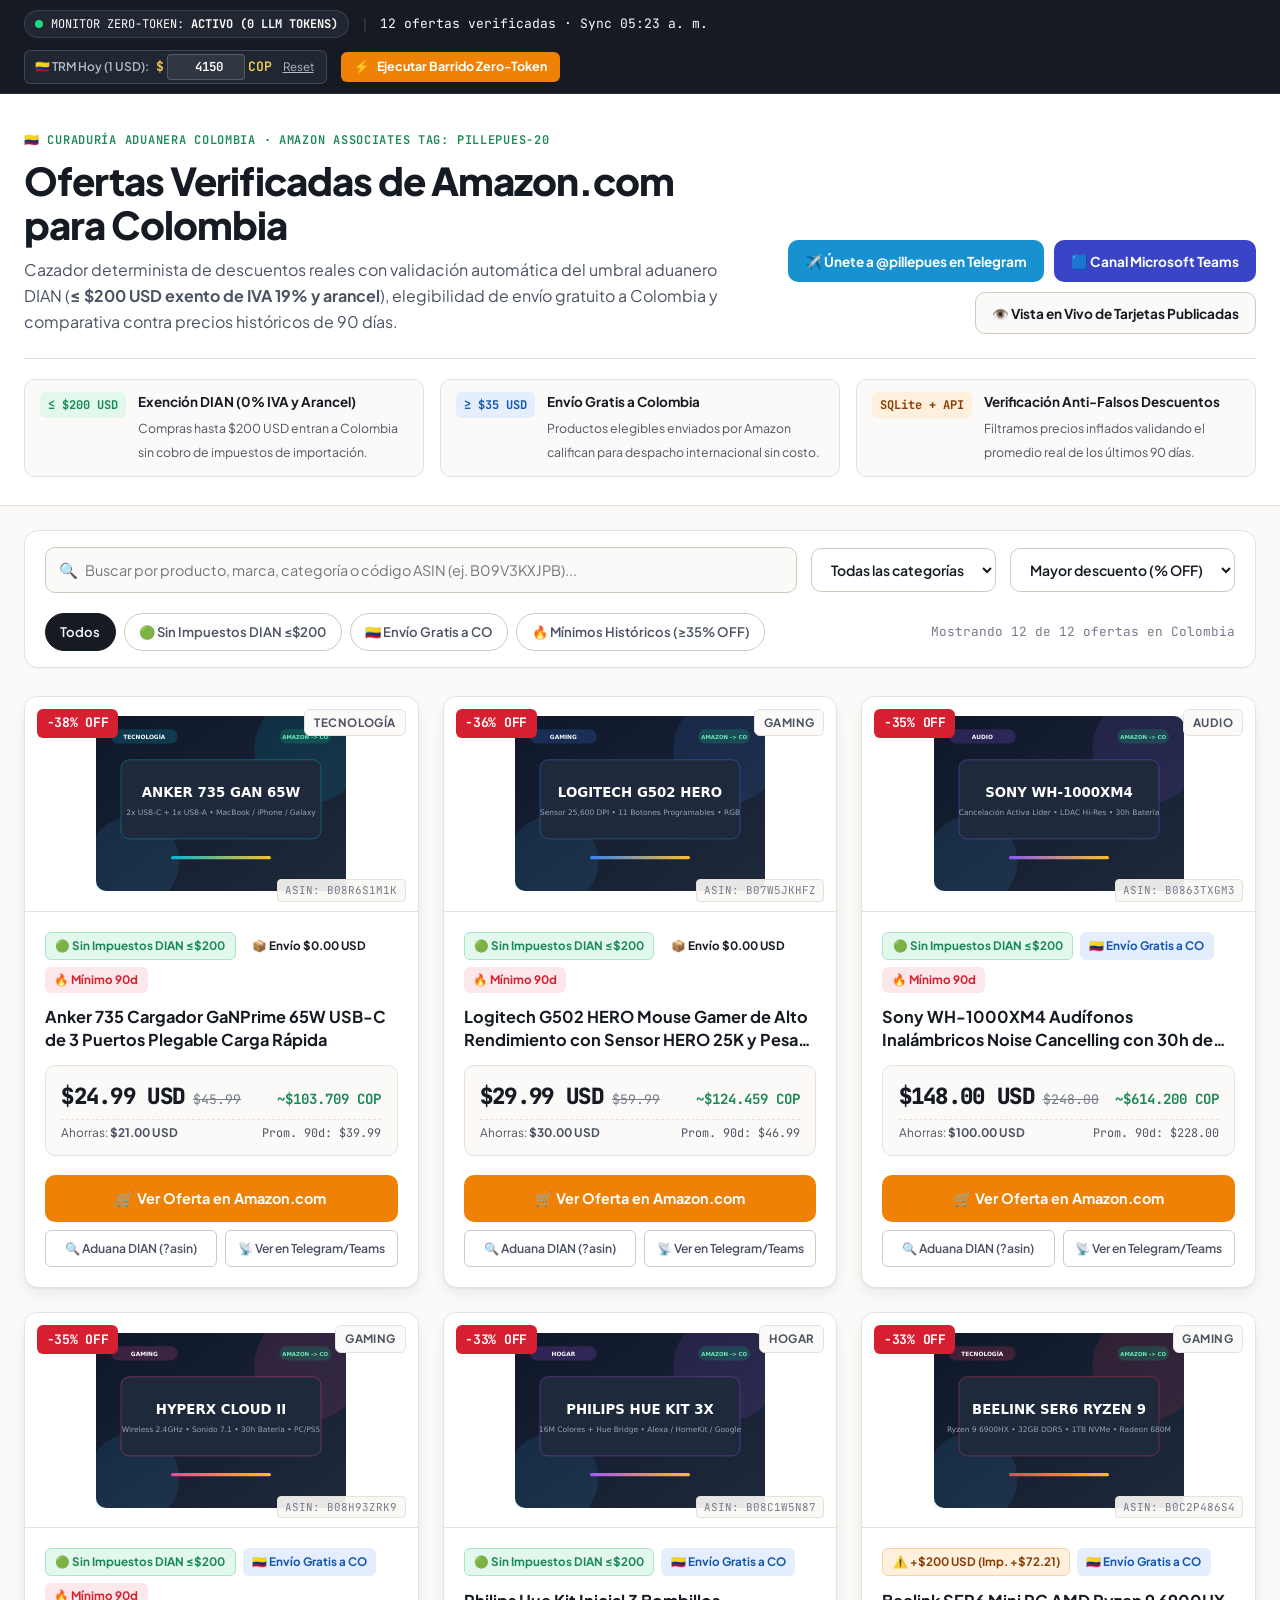
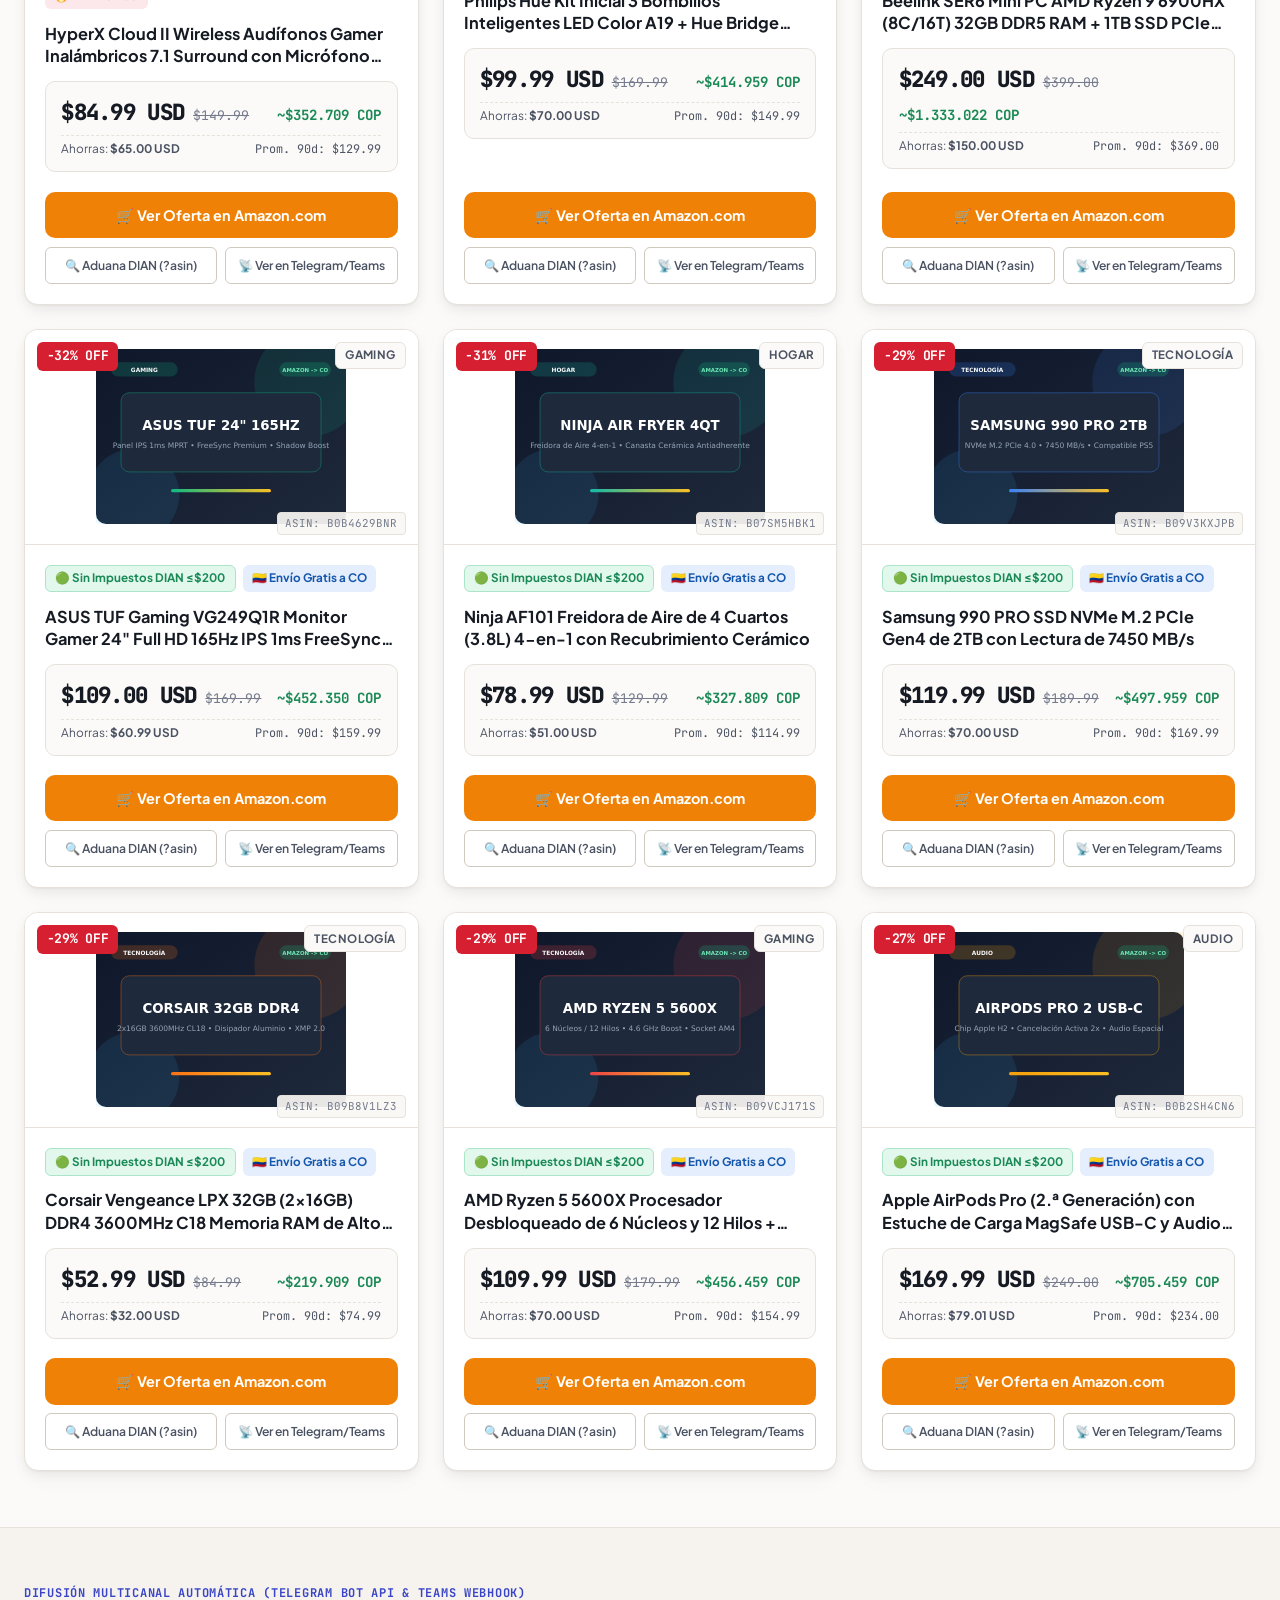
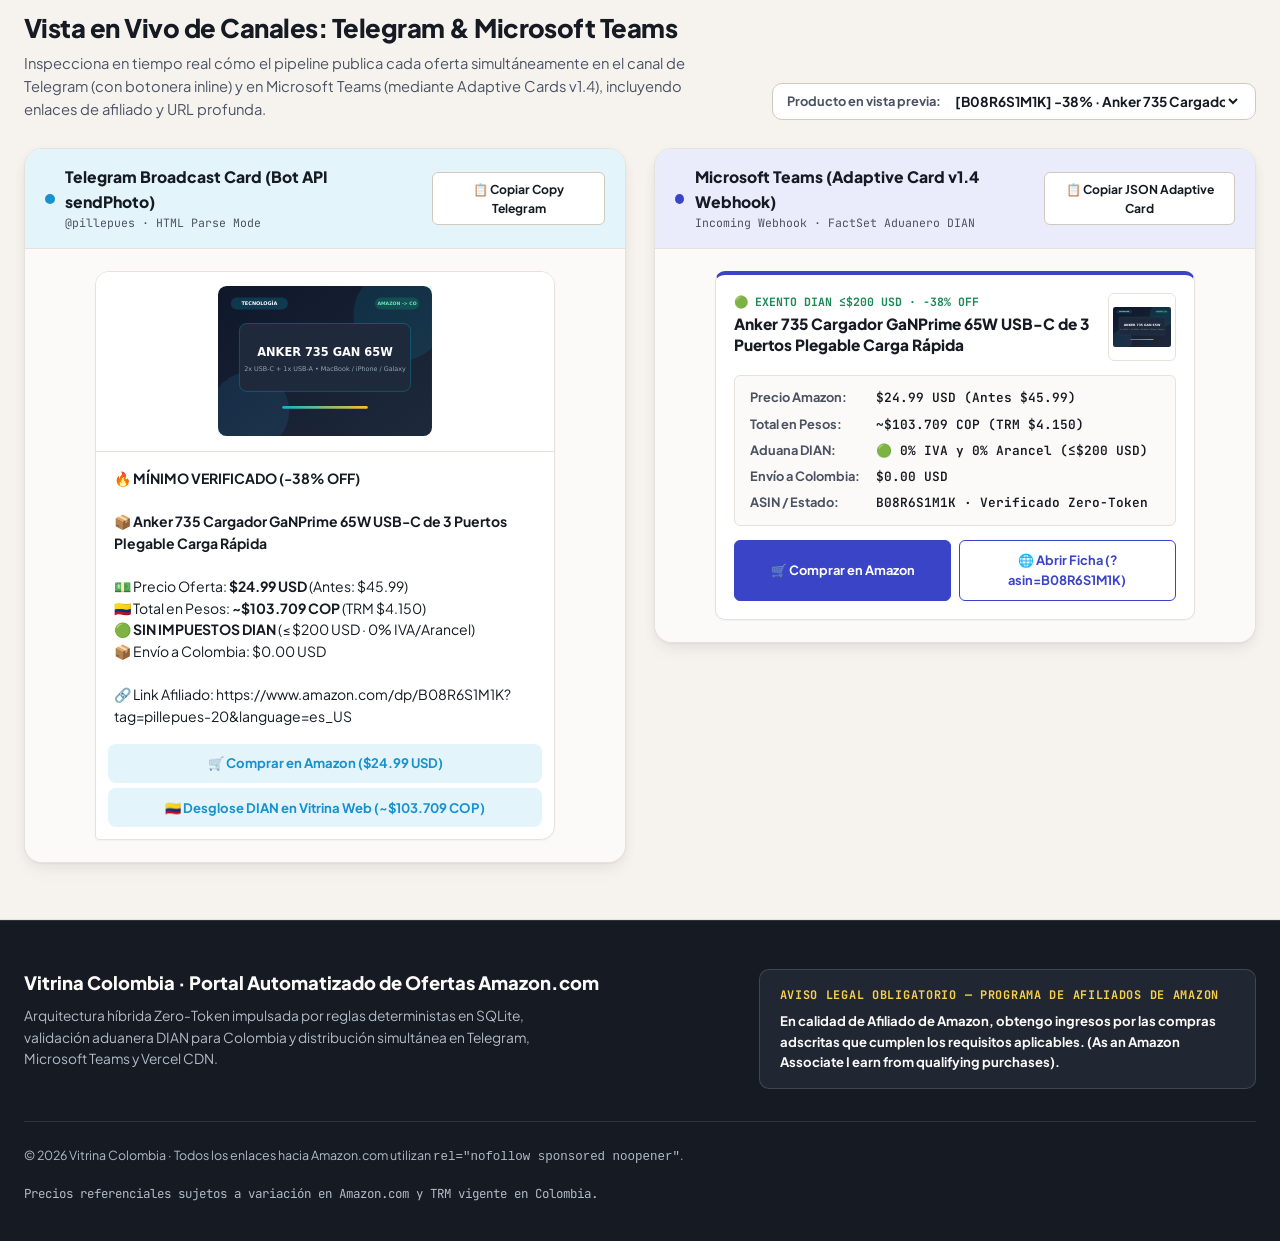
==== docs/index.html @ 65833ab7 "Add files via upload" ====
<!DOCTYPE html>
<html lang="es-CO">
<head>
  <meta charset="UTF-8" />
  <meta name="viewport" content="width=device-width, initial-scale=1.0" />
  <title>Vitrina Colombia | Ofertas Verificadas de Amazon.com Sin Impuestos DIAN (≤$200 USD)</title>
  <meta name="description" content="Catálogo curado en tiempo real de ofertas en Amazon.com para Colombia. Filtrado automático de exención de IVA/Arancel DIAN (≤$200 USD), Envío Gratis desde $35 USD y alertas en Telegram y Microsoft Teams." />
  <meta name="robots" content="index, follow" />
  <meta property="og:title" content="Vitrina Colombia — Ofertas Amazon.com Sin Aduana (≤$200 USD)" />
  <meta property="og:description" content="Monitoreo determinista Zero-Token de mínimos históricos en Amazon.com con cálculo aduanero DIAN en pesos colombianos (COP) y envío gratis a Colombia." />
  <meta property="og:type" content="website" />
  <meta property="og:locale" content="es_CO" />

  <!-- Google Fonts: Plus Jakarta Sans (Editorial UI) & JetBrains Mono (Precios USD/COP & ASINs) -->
  <link rel="preconnect" href="https://fonts.googleapis.com" />
  <link rel="preconnect" href="https://fonts.gstatic.com" crossorigin />
  <link href="https://fonts.googleapis.com/css2?family=JetBrains+Mono:wght@500;600;700;800&family=Plus+Jakarta+Sans:wght@400;500;600;700;800&display=swap" rel="stylesheet" />

  <link rel="stylesheet" href="./index.css" />
</head>
<body>

  <!-- Barra Superior de Telemetría Zero-Token y Conversor TRM Colombia -->
  <aside class="top-telemetry-bar" aria-label="Estado del monitor Zero-Token y tasa TRM Colombia">
    <div class="container telemetry-inner">
      <div class="telemetry-group">
        <div class="zero-token-status" id="zero-token-badge">
          <span class="status-dot" aria-hidden="true"></span>
          <span>MONITOR ZERO-TOKEN: <strong id="monitor-mode-label">ACTIVO (0 LLM TOKENS)</strong></span>
        </div>
        <span class="telemetry-divider" aria-hidden="true">|</span>
        <span class="mono" id="last-sync-timestamp">Sincronizando catálogo...</span>
      </div>

      <div class="telemetry-group">
        <div class="trm-converter-widget" title="Ajusta la TRM para recalcular todos los precios en pesos colombianos al instante">
          <label for="trm-input">🇨🇴 TRM Hoy (1 USD):</label>
          <div class="trm-input-wrapper">
            <span>$</span>
            <input
              type="number"
              id="trm-input"
              class="trm-input"
              value="4150"
              min="3000"
              max="6500"
              step="10"
              aria-label="Tasa Representativa del Mercado en COP"
            />
            <span>COP</span>
          </div>
          <button type="button" id="btn-reset-trm" class="btn-trm-reset" title="Restaurar TRM oficial">Reset</button>
        </div>

        <button type="button" id="btn-run-scan" class="btn-scan-zero-token">
          <span aria-hidden="true">⚡</span>
          <span id="btn-scan-label">Ejecutar Barrido Zero-Token</span>
        </button>
      </div>
    </div>
  </aside>

  <!-- Cabecera Editorial Principal -->
  <header class="site-header">
    <div class="container">
      <div class="header-grid">
        <div>
          <div class="brand-eyebrow">
            <span>🇨🇴 CURADURÍA ADUANERA COLOMBIA · AMAZON ASSOCIATES TAG:</span>
            <span id="active-affiliate-tag">pillepues-20</span>
          </div>
          <h1 class="site-title">Ofertas Verificadas de Amazon.com para Colombia</h1>
          <p class="site-subtitle">
            Cazador determinista de descuentos reales con validación automática del umbral aduanero DIAN
            (<strong>≤ $200 USD exento de IVA 19% y arancel</strong>), elegibilidad de envío gratuito a Colombia y
            comparativa contra precios históricos de 90 días.
          </p>
        </div>

        <div class="header-channel-actions">
          <div class="channel-cta-group">
            <a
              href="https://t.me/pillepues"
              target="_blank"
              rel="noopener"
              id="btn-jump-telegram"
              class="btn-channel btn-channel-telegram"
              title="Unirse al canal @pillepues en Telegram"
            >
              <span>✈️ Únete a @pillepues en Telegram</span>
            </a>
            <a
              href="#channels-preview"
              id="btn-jump-teams"
              class="btn-channel btn-channel-teams"
              title="Ver Adaptive Cards de Microsoft Teams"
            >
              <span>🟦 Canal Microsoft Teams</span>
            </a>
          </div>
          <a href="#channels-preview" class="btn-channel btn-channel-preview-jump" id="btn-open-live-channels">
            <span>👁️ Vista en Vivo de Tarjetas Publicadas</span>
          </a>
        </div>
      </div>

      <!-- Resumen de Reglas Aduaneras para Compradores en Colombia -->
      <div class="customs-rules-strip" role="region" aria-label="Reglas de importación desde Amazon a Colombia">
        <div class="rule-item">
          <span class="rule-badge rule-badge-dian">≤ $200 USD</span>
          <div class="rule-text">
            <strong>Exención DIAN (0% IVA y Arancel)</strong>
            <span>Compras hasta $200 USD entran a Colombia sin cobro de impuestos de importación.</span>
          </div>
        </div>
        <div class="rule-item">
          <span class="rule-badge rule-badge-ship">≥ $35 USD</span>
          <div class="rule-text">
            <strong>Envío Gratis a Colombia</strong>
            <span>Productos elegibles enviados por Amazon califican para despacho internacional sin costo.</span>
          </div>
        </div>
        <div class="rule-item">
          <span class="rule-badge rule-badge-zero">SQLite + API</span>
          <div class="rule-text">
            <strong>Verificación Anti-Falsos Descuentos</strong>
            <span>Filtramos precios inflados validando el promedio real de los últimos 90 días.</span>
          </div>
        </div>
      </div>
    </div>
  </header>

  <!-- Contenido Principal -->
  <main id="main-content">

    <!-- Controles de Búsqueda, Categorías y Píldoras de Filtro Rápido -->
    <section class="controls-section" aria-label="Filtros del catálogo de ofertas">
      <div class="container">
        <div class="controls-bar">
          <div class="search-and-category-row">
            <div class="search-input-wrap">
              <span class="search-icon" aria-hidden="true">🔍</span>
              <input
                type="search"
                id="search-input"
                class="search-input"
                placeholder="Buscar por producto, marca, categoría o código ASIN (ej. B09V3KXJPB)..."
                aria-label="Buscar ofertas por nombre o ASIN"
              />
              <button type="button" id="btn-clear-search" class="btn-clear-search" title="Limpiar búsqueda" hidden>✕</button>
            </div>

            <select id="category-filter" class="category-select" aria-label="Filtrar por categoría">
              <option value="ALL">Todas las categorías</option>
              <option value="Tecnología">💻 Tecnología</option>
              <option value="Gaming">🎮 Gaming</option>
              <option value="Audio">🎧 Audio</option>
              <option value="Hogar">🏠 Hogar</option>
            </select>

            <select id="sort-filter" class="sort-select" aria-label="Ordenar ofertas">
              <option value="discount_desc">Mayor descuento (% OFF)</option>
              <option value="price_asc">Menor precio (USD / COP)</option>
              <option value="savings_desc">Mayor ahorro en USD</option>
            </select>
          </div>

          <div class="filter-pills-row">
            <div class="filter-pills-group" role="group" aria-label="Filtros rápidos para Colombia">
              <button type="button" class="filter-pill active" data-filter="all" id="pill-filter-all">
                <span>Todos</span>
              </button>
              <button type="button" class="filter-pill" data-filter="dian" id="pill-filter-dian">
                <span>🟢 Sin Impuestos DIAN ≤$200</span>
              </button>
              <button type="button" class="filter-pill" data-filter="shipping" id="pill-filter-shipping">
                <span>🇨🇴 Envío Gratis a CO</span>
              </button>
              <button type="button" class="filter-pill" data-filter="historic" id="pill-filter-historic">
                <span>🔥 Mínimos Históricos (≥35% OFF)</span>
              </button>
            </div>

            <div class="results-counter" id="results-counter" aria-live="polite">
              Cargando ofertas verificadas...
            </div>
          </div>
        </div>
      </div>
    </section>

    <!-- Grid Responsivo de Tarjetas de Oferta -->
    <section class="catalog-section" aria-label="Catálogo de ofertas activas">
      <div class="container">
        <div id="deals-grid" class="deals-grid" role="list">
          <!-- Renderizado dinámicamente por app.js -->
        </div>
      </div>
    </section>

    <!-- Sección Interactiva: Vista en Vivo de Canales (Telegram & Microsoft Teams) -->
    <section id="channels-preview" class="channels-preview-section" aria-labelledby="channels-preview-title">
      <div class="container">
        <div class="section-header-bar">
          <div>
            <div class="section-eyebrow">DIFUSIÓN MULTICANAL AUTOMÁTICA (TELEGRAM BOT API &amp; TEAMS WEBHOOK)</div>
            <h2 id="channels-preview-title" class="section-title">Vista en Vivo de Canales: Telegram &amp; Microsoft Teams</h2>
            <p class="section-desc">
              Inspecciona en tiempo real cómo el pipeline publica cada oferta simultáneamente en el canal de Telegram
              (con botonera inline) y en Microsoft Teams (mediante Adaptive Cards v1.4), incluyendo enlaces de afiliado y URL profunda.
            </p>
          </div>

          <div class="preview-selector-wrap">
            <label for="preview-deal-select">Producto en vista previa:</label>
            <select id="preview-deal-select" class="preview-deal-select" aria-label="Seleccionar oferta para previsualizar en Telegram y Teams">
              <!-- Opciones cargadas dinámicamente -->
            </select>
          </div>
        </div>

        <div class="channels-dual-grid">
          <!-- Panel Simulador Telegram -->
          <article class="channel-Simulator-panel" aria-label="Previsualización de tarjeta en Telegram">
            <div class="channel-panel-header channel-panel-header-telegram">
              <div class="channel-identity">
                <span class="channel-badge-dot dot-telegram" aria-hidden="true"></span>
                <div>
                  <h3>Telegram Broadcast Card (Bot API sendPhoto)</h3>
                  <span id="tg-channel-handle">@pillepues · HTML Parse Mode</span>
                </div>
              </div>
              <button type="button" id="btn-copy-telegram" class="btn-copy-payload">
                📋 Copiar Copy Telegram
              </button>
            </div>

            <div class="channel-panel-body">
              <div class="tg-message-card" id="tg-preview-card">
                <div class="tg-photo-header">
                  <img id="tg-preview-img" src="" alt="Vista previa del producto en Telegram" />
                </div>
                <div class="tg-caption-body" id="tg-preview-caption">
                  Selecciona un producto para visualizar el mensaje de Telegram...
                </div>
                <div class="tg-inline-keyboard" id="tg-preview-buttons">
                  <!-- Botones inline de Telegram -->
                </div>
              </div>
            </div>
          </article>

          <!-- Panel Simulador Microsoft Teams Adaptive Card -->
          <article class="channel-Simulator-panel" aria-label="Previsualización de Adaptive Card en Microsoft Teams">
            <div class="channel-panel-header channel-panel-header-teams">
              <div class="channel-identity">
                <span class="channel-badge-dot dot-teams" aria-hidden="true"></span>
                <div>
                  <h3>Microsoft Teams (Adaptive Card v1.4 Webhook)</h3>
                  <span>Incoming Webhook · FactSet Aduanero DIAN</span>
                </div>
              </div>
              <button type="button" id="btn-copy-teams" class="btn-copy-payload">
                📋 Copiar JSON Adaptive Card
              </button>
            </div>

            <div class="channel-panel-body">
              <div class="teams-adaptive-card" id="teams-preview-card">
                <div class="teams-card-header">
                  <div class="teams-card-header-info">
                    <div class="teams-card-eyebrow" id="teams-preview-badge">🔥 OFERTA VERIFICADA COLOMBIA</div>
                    <h4 id="teams-preview-title">Cargando Adaptive Card...</h4>
                  </div>
                  <img id="teams-preview-img" class="teams-card-thumb" src="" alt="Miniatura en Microsoft Teams" />
                </div>

                <div class="teams-fact-set" id="teams-preview-facts">
                  <!-- FactSet renderizado dinámicamente -->
                </div>

                <div class="teams-actions-bar" id="teams-preview-actions">
                  <!-- Action.OpenUrl buttons -->
                </div>
              </div>
            </div>
          </article>
        </div>
      </div>
    </section>
  </main>

  <!-- Modal de Análisis Profundo y Desglose Aduanero (?asin=B0...) -->
  <div
    id="deal-modal"
    class="modal-backdrop"
    role="dialog"
    aria-modal="true"
    aria-labelledby="modal-deal-title"
    aria-hidden="true"
  >
    <div class="deal-modal-dialog">
      <div class="modal-header">
        <div class="modal-header-meta">
          <span id="modal-deal-asin">ASIN: B000000000</span>
          <span>•</span>
          <span id="modal-deal-category">Categoría</span>
          <span>•</span>
          <span id="modal-deal-status">Verificado Zero-Token</span>
        </div>
        <button type="button" id="btn-close-modal" class="btn-modal-close" aria-label="Cerrar análisis del producto">✕</button>
      </div>

      <div class="modal-body">
        <div class="modal-product-visual">
          <img id="modal-deal-image" src="" alt="Imagen detallada del producto" />
          <div class="colombia-badges-row" id="modal-deal-badges"></div>
        </div>

        <div class="modal-details-col">
          <h2 id="modal-deal-title" class="modal-title">Detalle de la oferta</h2>

          <table class="customs-breakdown-table" aria-label="Desglose de costos e impuestos de importación a Colombia">
            <tbody>
              <tr>
                <th>Precio de Oferta en Amazon.com (FOB)</th>
                <td id="modal-price-fob">$0.00 USD</td>
              </tr>
              <tr>
                <th>Precio Histórico / Lista (90 días)</th>
                <td id="modal-price-list">$0.00 USD</td>
              </tr>
              <tr>
                <th>Envío Internacional Estimado a Colombia</th>
                <td id="modal-shipping-co">GRATIS ($0.00 USD)</td>
              </tr>
              <tr>
                <th>Arancel + IVA Importación DIAN (Umbral $200 USD)</th>
                <td id="modal-tax-dian">$0.00 USD (0% Exento)</td>
              </tr>
              <tr class="row-total">
                <th>Total Estimado Puesto en Colombia (TRM <span id="modal-trm-label">4,150</span>)</th>
                <td id="modal-total-cop">$0 COP</td>
              </tr>
            </tbody>
          </table>

          <div class="modal-cta-row">
            <a
              id="modal-amazon-cta"
              href="https://www.amazon.com"
              target="_blank"
              rel="nofollow sponsored noopener"
              class="btn-amazon-cta"
            >
              🛒 Comprar en Amazon.com con Descuento
            </a>
            <button type="button" id="btn-modal-copy-link" class="btn-card-secondary">
              🔗 Copiar Link Afiliado
            </button>
            <button type="button" id="btn-modal-share-url" class="btn-card-secondary">
              📤 Copiar URL Profunda (?asin)
            </button>
          </div>
        </div>
      </div>
    </div>
  </div>

  <!-- Notificación Toast -->
  <div id="toast-notification" class="toast-notification" role="status" aria-live="polite"></div>

  <!-- Footer Legal Obligatorio para Aprobación de Amazon Associates -->
  <footer class="site-footer">
    <div class="container">
      <div class="footer-grid">
        <div class="footer-brand">
          <h2>Vitrina Colombia · Portal Automatizado de Ofertas Amazon.com</h2>
          <p>
            Arquitectura híbrida Zero-Token impulsada por reglas deterministas en SQLite, validación aduanera DIAN
            para Colombia y distribución simultánea en Telegram, Microsoft Teams y Vercel CDN.
          </p>
        </div>

        <div class="legal-disclosure-box" id="amazon-associates-disclosure">
          <h3>Aviso Legal Obligatorio — Programa de Afiliados de Amazon</h3>
          <p>
            <strong>En calidad de Afiliado de Amazon, obtengo ingresos por las compras adscritas que cumplen los requisitos aplicables. (As an Amazon Associate I earn from qualifying purchases).</strong>
          </p>
        </div>
      </div>

      <div class="footer-bottom">
        <span>© 2026 Vitrina Colombia · Todos los enlaces hacia Amazon.com utilizan <code>rel="nofollow sponsored noopener"</code>.</span>
        <span class="mono">Precios referenciales sujetos a variación en Amazon.com y TRM vigente en Colombia.</span>
      </div>
    </div>
  </footer>

  <script src="./app.js" defer></script>
</body>
</html>
---- docs/index.css ----
/* ==========================================================================
   Vitrina Colombia — Amazon.com Curated Deals & Zero-Token Affiliate Portal
   Design System: Warm Editorial E-Commerce (Pure Vanilla CSS)
   ========================================================================== */

:root {
  /* Core Palette — Warm Editorial & High-Trust E-Commerce */
  --bg-ivory: hsl(40, 33%, 98%);
  --bg-ivory-subtle: hsl(38, 28%, 95%);
  --bg-surface: hsl(0, 0%, 100%);
  --bg-obsidian: hsl(220, 25%, 11%);
  --bg-obsidian-elevated: hsl(220, 22%, 16%);

  /* Typography Colors */
  --text-primary: hsl(220, 25%, 11%);
  --text-secondary: hsl(220, 14%, 34%);
  --text-muted: hsl(220, 10%, 50%);
  --text-on-dark: hsl(40, 33%, 98%);
  --text-on-dark-muted: hsl(220, 14%, 74%);

  /* Brand & Semantic Accents */
  --accent-amber: hsl(32, 95%, 48%);
  --accent-amber-hover: hsl(28, 96%, 42%);
  --accent-amber-soft: hsl(35, 95%, 93%);
  --accent-amber-text: hsl(26, 90%, 28%);

  /* DIAN Colombia Tax-Free Emerald (<= $200 USD) */
  --dian-emerald: hsl(152, 68%, 32%);
  --dian-emerald-soft: hsl(150, 60%, 93%);
  --dian-emerald-border: hsl(152, 52%, 78%);

  /* Colombia Flag / Shipping Accent */
  --co-gold: hsl(45, 95%, 47%);
  --co-blue: hsl(214, 78%, 38%);
  --co-blue-soft: hsl(214, 78%, 94%);
  --co-red: hsl(354, 75%, 48%);
  --co-red-soft: hsl(354, 80%, 95%);

  /* Channel Accents */
  --telegram-blue: hsl(200, 80%, 45%);
  --telegram-blue-hover: hsl(200, 84%, 38%);
  --telegram-blue-soft: hsl(200, 75%, 94%);
  --teams-indigo: hsl(235, 55%, 50%);
  --teams-indigo-hover: hsl(235, 58%, 42%);
  --teams-indigo-soft: hsl(235, 65%, 95%);

  /* Borders & Dividers */
  --border-subtle: hsl(36, 18%, 88%);
  --border-strong: hsl(36, 16%, 78%);

  /* Multi-layer Subtle Shadows */
  --shadow-xs: 0 1px 2px rgba(18, 23, 35, 0.04);
  --shadow-card:
    0 1px 2px rgba(18, 23, 35, 0.04),
    0 4px 12px rgba(18, 23, 35, 0.05),
    0 12px 24px -6px rgba(18, 23, 35, 0.04);
  --shadow-card-hover:
    0 2px 4px rgba(18, 23, 35, 0.06),
    0 10px 24px rgba(18, 23, 35, 0.09),
    0 20px 38px -8px rgba(18, 23, 35, 0.08);
  --shadow-modal:
    0 12px 32px rgba(14, 18, 28, 0.18),
    0 32px 64px rgba(14, 18, 28, 0.24);

  /* Typography Families */
  --font-sans: 'Plus Jakarta Sans', -apple-system, BlinkMacSystemFont, 'Segoe UI', Roboto, sans-serif;
  --font-mono: 'JetBrains Mono', ui-monospace, SFMono-Regular, Menlo, Monaco, Consolas, monospace;

  /* Radii & Spacing */
  --radius-sm: 6px;
  --radius-md: 10px;
  --radius-lg: 14px;
  --radius-xl: 18px;
  --radius-pill: 9999px;
  --container-max: 1280px;
  --transition-fast: 160ms cubic-bezier(0.22, 1, 0.36, 1);
  --transition-smooth: 260ms cubic-bezier(0.22, 1, 0.36, 1);
}

/* ==========================================================================
   Reset & Base
   ========================================================================== */

*,
*::before,
*::after {
  box-sizing: border-box;
  margin: 0;
  padding: 0;
}

html {
  font-size: 16px;
  scroll-behavior: smooth;
  -webkit-font-smoothing: antialiased;
  -moz-osx-font-smoothing: grayscale;
}

body {
  font-family: var(--font-sans);
  background-color: var(--bg-ivory);
  color: var(--text-primary);
  line-height: 1.55;
  min-height: 100vh;
  display: flex;
  flex-direction: column;
}

img {
  max-width: 100%;
  height: auto;
  display: block;
}

button,
input,
select {
  font: inherit;
  color: inherit;
}

a {
  color: inherit;
  text-decoration: none;
}

.container {
  width: 100%;
  max-width: var(--container-max);
  margin: 0 auto;
  padding: 0 1.5rem;
}

.mono {
  font-family: var(--font-mono);
  font-variant-numeric: tabular-nums;
}

/* ==========================================================================
   Top Telemetry & TRM Bar (Obsidian Header Strip)
   ========================================================================== */

.top-telemetry-bar {
  background-color: var(--bg-obsidian);
  color: var(--text-on-dark);
  border-bottom: 1px solid rgba(255, 255, 255, 0.08);
  font-size: 0.8125rem;
  padding: 0.6rem 0;
  position: sticky;
  top: 0;
  z-index: 90;
}

.telemetry-inner {
  display: flex;
  align-items: center;
  justify-content: space-between;
  flex-wrap: wrap;
  gap: 0.75rem 1.25rem;
}

.telemetry-group {
  display: flex;
  align-items: center;
  flex-wrap: wrap;
  gap: 0.85rem;
}

.zero-token-status {
  display: inline-flex;
  align-items: center;
  gap: 0.45rem;
  background-color: var(--bg-obsidian-elevated);
  border: 1px solid rgba(255, 255, 255, 0.12);
  padding: 0.25rem 0.65rem;
  border-radius: var(--radius-pill);
  font-family: var(--font-mono);
  font-size: 0.75rem;
  color: var(--text-on-dark);
}

.status-dot {
  width: 8px;
  height: 8px;
  border-radius: 50%;
  background-color: hsl(152, 76%, 48%);
  display: inline-block;
}

.telemetry-divider {
  color: rgba(255, 255, 255, 0.2);
}

.trm-converter-widget {
  display: inline-flex;
  align-items: center;
  gap: 0.45rem;
  background-color: var(--bg-obsidian-elevated);
  border: 1px solid rgba(255, 255, 255, 0.14);
  padding: 0.2rem 0.6rem;
  border-radius: var(--radius-sm);
}

.trm-converter-widget label {
  font-weight: 600;
  color: var(--text-on-dark-muted);
  font-size: 0.75rem;
}

.trm-input-wrapper {
  display: inline-flex;
  align-items: center;
  gap: 0.2rem;
  font-family: var(--font-mono);
  font-weight: 600;
  color: hsl(45, 95%, 64%);
}

.trm-input {
  width: 78px;
  background: rgba(255, 255, 255, 0.08);
  border: 1px solid rgba(255, 255, 255, 0.18);
  border-radius: 4px;
  color: #ffffff;
  font-family: var(--font-mono);
  font-size: 0.78rem;
  font-weight: 600;
  padding: 0.12rem 0.35rem;
  text-align: right;
  transition: border-color var(--transition-fast), background-color var(--transition-fast);
}

.trm-input:focus {
  outline: none;
  border-color: var(--accent-amber);
  background: rgba(255, 255, 255, 0.14);
}

.btn-trm-reset {
  background: transparent;
  border: none;
  color: var(--text-on-dark-muted);
  cursor: pointer;
  font-size: 0.72rem;
  text-decoration: underline;
  padding: 0 0.2rem;
}

.btn-trm-reset:hover {
  color: #ffffff;
}

.btn-scan-zero-token {
  display: inline-flex;
  align-items: center;
  gap: 0.45rem;
  background-color: var(--accent-amber);
  color: #ffffff;
  border: none;
  border-radius: var(--radius-sm);
  padding: 0.36rem 0.8rem;
  font-size: 0.78rem;
  font-weight: 700;
  cursor: pointer;
  transition: background-color var(--transition-fast), transform var(--transition-fast);
}

.btn-scan-zero-token:hover {
  background-color: var(--accent-amber-hover);
  transform: translateY(-1px);
}

.btn-scan-zero-token:active {
  transform: translateY(0);
}

.btn-scan-zero-token:disabled {
  opacity: 0.65;
  cursor: wait;
}

/* ==========================================================================
   Editorial Header & Navigation
   ========================================================================== */

.site-header {
  background-color: var(--bg-surface);
  border-bottom: 1px solid var(--border-subtle);
  padding: 2rem 0 1.75rem;
}

.header-grid {
  display: grid;
  grid-template-columns: 1fr auto;
  gap: 2rem;
  align-items: end;
}

.brand-eyebrow {
  display: inline-flex;
  align-items: center;
  gap: 0.5rem;
  font-family: var(--font-mono);
  font-size: 0.75rem;
  font-weight: 600;
  text-transform: uppercase;
  letter-spacing: 0.06em;
  color: var(--dian-emerald);
  margin-bottom: 0.55rem;
}

.site-title {
  font-size: clamp(1.75rem, 3vw, 2.5rem);
  font-weight: 800;
  letter-spacing: -0.025em;
  line-height: 1.15;
  color: var(--text-primary);
  margin-bottom: 0.65rem;
}

.site-subtitle {
  font-size: 1rem;
  color: var(--text-secondary);
  max-width: 68ch;
  line-height: 1.6;
}

.header-channel-actions {
  display: flex;
  flex-direction: column;
  gap: 0.6rem;
  align-items: flex-end;
}

.channel-cta-group {
  display: flex;
  flex-wrap: wrap;
  gap: 0.6rem;
}

.btn-channel {
  display: inline-flex;
  align-items: center;
  gap: 0.5rem;
  padding: 0.6rem 1rem;
  border-radius: var(--radius-md);
  font-size: 0.85rem;
  font-weight: 700;
  transition: background-color var(--transition-fast), transform var(--transition-fast), box-shadow var(--transition-fast);
  cursor: pointer;
  border: 1px solid transparent;
}

.btn-channel-telegram {
  background-color: var(--telegram-blue);
  color: #ffffff;
}

.btn-channel-telegram:hover {
  background-color: var(--telegram-blue-hover);
  transform: translateY(-1px);
  box-shadow: var(--shadow-xs);
}

.btn-channel-teams {
  background-color: var(--teams-indigo);
  color: #ffffff;
}

.btn-channel-teams:hover {
  background-color: var(--teams-indigo-hover);
  transform: translateY(-1px);
  box-shadow: var(--shadow-xs);
}

.btn-channel-preview-jump {
  background-color: var(--bg-ivory);
  color: var(--text-primary);
  border-color: var(--border-strong);
}

.btn-channel-preview-jump:hover {
  background-color: var(--bg-ivory-subtle);
}

/* Customs Summary Banner */
.customs-rules-strip {
  margin-top: 1.5rem;
  padding-top: 1.25rem;
  border-top: 1px solid var(--border-subtle);
  display: grid;
  grid-template-columns: repeat(auto-fit, minmax(230px, 1fr));
  gap: 1rem;
}

.rule-item {
  display: flex;
  align-items: flex-start;
  gap: 0.75rem;
  padding: 0.75rem 0.95rem;
  border-radius: var(--radius-md);
  background-color: var(--bg-ivory);
  border: 1px solid var(--border-subtle);
}

.rule-badge {
  font-family: var(--font-mono);
  font-size: 0.75rem;
  font-weight: 700;
  padding: 0.22rem 0.5rem;
  border-radius: var(--radius-sm);
  white-space: nowrap;
}

.rule-badge-dian {
  background-color: var(--dian-emerald-soft);
  color: var(--dian-emerald);
}

.rule-badge-ship {
  background-color: var(--co-blue-soft);
  color: var(--co-blue);
}

.rule-badge-zero {
  background-color: var(--accent-amber-soft);
  color: var(--accent-amber-text);
}

.rule-text strong {
  display: block;
  font-size: 0.84rem;
  color: var(--text-primary);
  margin-bottom: 0.1rem;
}

.rule-text span {
  font-size: 0.77rem;
  color: var(--text-secondary);
}

/* ==========================================================================
   Filter & Search Controls Bar
   ========================================================================== */

.controls-section {
  padding: 1.5rem 0 1rem;
}

.controls-bar {
  background-color: var(--bg-surface);
  border: 1px solid var(--border-subtle);
  border-radius: var(--radius-lg);
  padding: 1rem 1.25rem;
  box-shadow: var(--shadow-xs);
  display: flex;
  flex-direction: column;
  gap: 1rem;
}

.search-and-category-row {
  display: grid;
  grid-template-columns: 1fr auto auto;
  gap: 0.85rem;
  align-items: center;
}

.search-input-wrap {
  position: relative;
  display: flex;
  align-items: center;
}

.search-icon {
  position: absolute;
  left: 0.9rem;
  color: var(--text-muted);
  font-size: 0.95rem;
  pointer-events: none;
}

.search-input {
  width: 100%;
  padding: 0.68rem 2.4rem 0.68rem 2.45rem;
  border: 1px solid var(--border-strong);
  border-radius: var(--radius-md);
  background-color: var(--bg-ivory);
  font-size: 0.9rem;
  color: var(--text-primary);
  transition: border-color var(--transition-fast), background-color var(--transition-fast);
}

.search-input:focus {
  outline: none;
  border-color: var(--accent-amber);
  background-color: var(--bg-surface);
}

.btn-clear-search {
  position: absolute;
  right: 0.65rem;
  background: none;
  border: none;
  color: var(--text-muted);
  cursor: pointer;
  font-size: 0.85rem;
  padding: 0.2rem 0.4rem;
  border-radius: 4px;
}

.btn-clear-search:hover {
  color: var(--text-primary);
  background-color: var(--bg-ivory-subtle);
}

.category-select,
.sort-select {
  padding: 0.68rem 0.95rem;
  border: 1px solid var(--border-strong);
  border-radius: var(--radius-md);
  background-color: var(--bg-surface);
  font-size: 0.875rem;
  font-weight: 600;
  color: var(--text-primary);
  cursor: pointer;
}

.category-select:focus,
.sort-select:focus {
  outline: none;
  border-color: var(--accent-amber);
}

.filter-pills-row {
  display: flex;
  align-items: center;
  justify-content: space-between;
  flex-wrap: wrap;
  gap: 0.75rem;
  padding-top: 0.25rem;
}

.filter-pills-group {
  display: flex;
  align-items: center;
  flex-wrap: wrap;
  gap: 0.5rem;
}

.filter-pill {
  display: inline-flex;
  align-items: center;
  gap: 0.4rem;
  padding: 0.48rem 0.9rem;
  border-radius: var(--radius-pill);
  border: 1px solid var(--border-strong);
  background-color: var(--bg-surface);
  color: var(--text-secondary);
  font-size: 0.82rem;
  font-weight: 600;
  cursor: pointer;
  transition: all var(--transition-fast);
}

.filter-pill:hover {
  background-color: var(--bg-ivory);
  color: var(--text-primary);
}

.filter-pill.active {
  background-color: var(--bg-obsidian);
  color: var(--text-on-dark);
  border-color: var(--bg-obsidian);
}

.filter-pill[data-filter="dian"].active {
  background-color: var(--dian-emerald);
  border-color: var(--dian-emerald);
  color: #ffffff;
}

.filter-pill[data-filter="Hot"].active,
.filter-pill[data-filter="historic"].active {
  background-color: var(--accent-amber);
  border-color: var(--accent-amber);
  color: #ffffff;
}

.results-counter {
  font-family: var(--font-mono);
  font-size: 0.8rem;
  color: var(--text-muted);
}

/* ==========================================================================
   Product Deal Cards Grid
   ========================================================================== */

.catalog-section {
  padding: 0.75rem 0 3.5rem;
}

.deals-grid {
  display: grid;
  grid-template-columns: repeat(auto-fill, minmax(340px, 1fr));
  gap: 1.5rem;
}

.deal-card {
  background-color: var(--bg-surface);
  border: 1px solid var(--border-subtle);
  border-radius: var(--radius-lg);
  box-shadow: var(--shadow-card);
  display: flex;
  flex-direction: column;
  overflow: hidden;
  transition: transform var(--transition-smooth), box-shadow var(--transition-smooth), border-color var(--transition-fast);
  position: relative;
}

.deal-card:hover {
  transform: translateY(-3px);
  box-shadow: var(--shadow-card-hover);
  border-color: var(--border-strong);
}

.deal-card.deal-expired {
  opacity: 0.72;
}

/* Card Top Header / Image Area */
.deal-card-media {
  position: relative;
  height: 215px;
  background-color: #ffffff;
  border-bottom: 1px solid var(--border-subtle);
  padding: 1.25rem;
  display: flex;
  align-items: center;
  justify-content: center;
}

.deal-card-media img {
  max-height: 175px;
  max-width: 85%;
  object-fit: contain;
  transition: transform var(--transition-smooth);
}

.deal-card:hover .deal-card-media img {
  transform: scale(1.04);
}

.deal-badges-top {
  position: absolute;
  top: 0.75rem;
  left: 0.75rem;
  right: 0.75rem;
  display: flex;
  justify-content: space-between;
  align-items: flex-start;
  pointer-events: none;
  gap: 0.5rem;
}

.badge-discount {
  background-color: var(--co-red);
  color: #ffffff;
  font-family: var(--font-mono);
  font-size: 0.82rem;
  font-weight: 700;
  padding: 0.28rem 0.6rem;
  border-radius: var(--radius-sm);
  letter-spacing: -0.02em;
}

.badge-category {
  background-color: var(--bg-ivory);
  color: var(--text-secondary);
  border: 1px solid var(--border-subtle);
  font-size: 0.72rem;
  font-weight: 700;
  text-transform: uppercase;
  letter-spacing: 0.04em;
  padding: 0.24rem 0.55rem;
  border-radius: var(--radius-sm);
}

.badge-asin-overlay {
  position: absolute;
  bottom: 0.55rem;
  right: 0.75rem;
  font-family: var(--font-mono);
  font-size: 0.68rem;
  color: var(--text-muted);
  background: rgba(250, 248, 245, 0.92);
  padding: 0.12rem 0.45rem;
  border-radius: 4px;
  border: 1px solid var(--border-subtle);
}

/* Card Body */
.deal-card-body {
  padding: 1.25rem;
  display: flex;
  flex-direction: column;
  flex: 1;
  gap: 0.85rem;
}

.colombia-badges-row {
  display: flex;
  flex-wrap: wrap;
  gap: 0.45rem;
}

.co-pill {
  display: inline-flex;
  align-items: center;
  gap: 0.3rem;
  font-size: 0.73rem;
  font-weight: 700;
  padding: 0.24rem 0.58rem;
  border-radius: var(--radius-sm);
}

.co-pill-tax-free {
  background-color: var(--dian-emerald-soft);
  color: var(--dian-emerald);
  border: 1px solid var(--dian-emerald-border);
}

.co-pill-taxed {
  background-color: var(--accent-amber-soft);
  color: var(--accent-amber-text);
  border: 1px solid hsl(35, 80%, 80%);
}

.co-pill-shipping {
  background-color: var(--co-blue-soft);
  color: var(--co-blue);
}

.co-pill-historic {
  background-color: var(--co-red-soft);
  color: var(--co-red);
}

.deal-title {
  font-size: 1.02rem;
  font-weight: 700;
  line-height: 1.38;
  color: var(--text-primary);
  display: -webkit-box;
  -webkit-line-clamp: 2;
  -webkit-box-orient: vertical;
  overflow: hidden;
  cursor: pointer;
}

.deal-title:hover {
  color: var(--accent-amber-hover);
}

/* Pricing Block */
.deal-pricing-box {
  background-color: var(--bg-ivory);
  border: 1px solid var(--border-subtle);
  border-radius: var(--radius-md);
  padding: 0.8rem 0.95rem;
  display: flex;
  flex-direction: column;
  gap: 0.35rem;
}

.price-primary-row {
  display: flex;
  align-items: baseline;
  justify-content: space-between;
  gap: 0.5rem;
  flex-wrap: wrap;
}

.price-usd {
  font-family: var(--font-mono);
  font-size: 1.4rem;
  font-weight: 800;
  color: var(--text-primary);
  letter-spacing: -0.03em;
}

.price-original-usd {
  font-family: var(--font-mono);
  font-size: 0.82rem;
  color: var(--text-muted);
  text-decoration: line-through;
  margin-left: 0.35rem;
}

.price-cop-badge {
  font-family: var(--font-mono);
  font-size: 0.88rem;
  font-weight: 700;
  color: var(--dian-emerald);
}

.price-meta-row {
  display: flex;
  align-items: center;
  justify-content: space-between;
  font-size: 0.74rem;
  color: var(--text-secondary);
  padding-top: 0.25rem;
  border-top: 1px dashed var(--border-subtle);
}

/* Card Actions */
.deal-card-actions {
  margin-top: auto;
  display: flex;
  flex-direction: column;
  gap: 0.55rem;
  padding-top: 0.35rem;
}

.btn-amazon-cta {
  display: inline-flex;
  align-items: center;
  justify-content: center;
  gap: 0.5rem;
  width: 100%;
  padding: 0.75rem 1rem;
  background-color: var(--accent-amber);
  color: #ffffff;
  font-size: 0.9rem;
  font-weight: 700;
  border-radius: var(--radius-md);
  border: none;
  cursor: pointer;
  text-align: center;
  transition: background-color var(--transition-fast), transform var(--transition-fast);
}

.btn-amazon-cta:hover {
  background-color: var(--accent-amber-hover);
  transform: translateY(-1px);
}

.deal-secondary-actions {
  display: grid;
  grid-template-columns: 1fr 1fr;
  gap: 0.5rem;
}

.btn-card-secondary {
  padding: 0.5rem 0.65rem;
  border-radius: var(--radius-sm);
  border: 1px solid var(--border-strong);
  background-color: var(--bg-surface);
  color: var(--text-secondary);
  font-size: 0.76rem;
  font-weight: 600;
  cursor: pointer;
  display: inline-flex;
  align-items: center;
  justify-content: center;
  gap: 0.35rem;
  transition: background-color var(--transition-fast), color var(--transition-fast), border-color var(--transition-fast);
}

.btn-card-secondary:hover {
  background-color: var(--bg-ivory);
  color: var(--text-primary);
  border-color: var(--text-primary);
}

/* Empty State */
.empty-catalog-state {
  background-color: var(--bg-surface);
  border: 1px solid var(--border-subtle);
  border-radius: var(--radius-lg);
  padding: 3rem 1.5rem;
  text-align: center;
  grid-column: 1 / -1;
}

.empty-catalog-state h3 {
  font-size: 1.15rem;
  margin-bottom: 0.4rem;
}

.empty-catalog-state p {
  color: var(--text-secondary);
  font-size: 0.9rem;
  margin-bottom: 1rem;
}

/* ==========================================================================
   Live Channel Simulator: Telegram & Microsoft Teams (Side-by-Side)
   ========================================================================== */

.channels-preview-section {
  background-color: var(--bg-ivory-subtle);
  border-top: 1px solid var(--border-subtle);
  border-bottom: 1px solid var(--border-subtle);
  padding: 3.5rem 0;
}

.section-header-bar {
  display: flex;
  align-items: flex-end;
  justify-content: space-between;
  flex-wrap: wrap;
  gap: 1rem;
  margin-bottom: 1.75rem;
}

.section-eyebrow {
  font-family: var(--font-mono);
  font-size: 0.75rem;
  font-weight: 700;
  text-transform: uppercase;
  letter-spacing: 0.06em;
  color: var(--teams-indigo);
  margin-bottom: 0.35rem;
}

.section-title {
  font-size: 1.6rem;
  font-weight: 800;
  letter-spacing: -0.02em;
  color: var(--text-primary);
}

.section-desc {
  font-size: 0.92rem;
  color: var(--text-secondary);
  max-width: 64ch;
  margin-top: 0.25rem;
}

.preview-selector-wrap {
  display: flex;
  align-items: center;
  gap: 0.65rem;
  background-color: var(--bg-surface);
  padding: 0.5rem 0.85rem;
  border-radius: var(--radius-md);
  border: 1px solid var(--border-strong);
}

.preview-selector-wrap label {
  font-size: 0.8rem;
  font-weight: 700;
  color: var(--text-secondary);
  white-space: nowrap;
}

.preview-deal-select {
  border: none;
  background: transparent;
  font-size: 0.85rem;
  font-weight: 700;
  color: var(--text-primary);
  cursor: pointer;
  max-width: 290px;
}

.preview-deal-select:focus {
  outline: none;
}

.channels-dual-grid {
  display: grid;
  grid-template-columns: repeat(2, 1fr);
  gap: 1.75rem;
  align-items: start;
}

.channel-Simulator-panel {
  background-color: var(--bg-surface);
  border: 1px solid var(--border-subtle);
  border-radius: var(--radius-xl);
  box-shadow: var(--shadow-card);
  overflow: hidden;
  display: flex;
  flex-direction: column;
}

.channel-panel-header {
  padding: 1rem 1.25rem;
  display: flex;
  align-items: center;
  justify-content: space-between;
  gap: 0.75rem;
  border-bottom: 1px solid var(--border-subtle);
}

.channel-panel-header-telegram {
  background-color: var(--telegram-blue-soft);
}

.channel-panel-header-teams {
  background-color: var(--teams-indigo-soft);
}

.channel-identity {
  display: flex;
  align-items: center;
  gap: 0.65rem;
}

.channel-badge-dot {
  width: 10px;
  height: 10px;
  border-radius: 50%;
}

.dot-telegram {
  background-color: var(--telegram-blue);
}

.dot-teams {
  background-color: var(--teams-indigo);
}

.channel-identity h3 {
  font-size: 0.98rem;
  font-weight: 800;
  color: var(--text-primary);
}

.channel-identity span {
  display: block;
  font-family: var(--font-mono);
  font-size: 0.72rem;
  color: var(--text-secondary);
}

.btn-copy-payload {
  padding: 0.42rem 0.75rem;
  border-radius: var(--radius-sm);
  border: 1px solid var(--border-strong);
  background-color: var(--bg-surface);
  font-size: 0.76rem;
  font-weight: 700;
  cursor: pointer;
  transition: all var(--transition-fast);
}

.btn-copy-payload:hover {
  background-color: var(--bg-obsidian);
  color: #ffffff;
  border-color: var(--bg-obsidian);
}

.channel-panel-body {
  padding: 1.35rem;
  background-color: var(--bg-ivory);
  flex: 1;
}

/* Telegram Message Bubble Mockup */
.tg-message-card {
  background-color: #ffffff;
  border: 1px solid var(--border-subtle);
  border-radius: 14px 14px 14px 4px;
  overflow: hidden;
  max-width: 460px;
  margin: 0 auto;
  box-shadow: var(--shadow-xs);
}

.tg-photo-header {
  height: 180px;
  background-color: #ffffff;
  border-bottom: 1px solid var(--border-subtle);
  display: flex;
  align-items: center;
  justify-content: center;
  padding: 1rem;
}

.tg-photo-header img {
  max-height: 150px;
  object-fit: contain;
}

.tg-caption-body {
  padding: 1rem 1.1rem;
  font-size: 0.875rem;
  line-height: 1.55;
  color: var(--text-primary);
  white-space: pre-line;
}

.tg-inline-keyboard {
  display: flex;
  flex-direction: column;
  gap: 0.35rem;
  padding: 0 0.75rem 0.75rem;
}

.tg-inline-btn {
  display: flex;
  align-items: center;
  justify-content: center;
  gap: 0.4rem;
  padding: 0.58rem 0.75rem;
  border-radius: 8px;
  background-color: var(--telegram-blue-soft);
  color: var(--telegram-blue);
  font-size: 0.82rem;
  font-weight: 700;
  text-align: center;
  transition: background-color var(--transition-fast), color var(--transition-fast);
}

.tg-inline-btn:hover {
  background-color: var(--telegram-blue);
  color: #ffffff;
}

/* Microsoft Teams Adaptive Card Mockup */
.teams-adaptive-card {
  background-color: #ffffff;
  border: 1px solid var(--border-subtle);
  border-top: 4px solid var(--teams-indigo);
  border-radius: var(--radius-md);
  padding: 1.15rem;
  max-width: 480px;
  margin: 0 auto;
  box-shadow: var(--shadow-xs);
  display: flex;
  flex-direction: column;
  gap: 0.9rem;
}

.teams-card-header {
  display: flex;
  align-items: flex-start;
  justify-content: space-between;
  gap: 0.85rem;
}

.teams-card-header-info h4 {
  font-size: 0.96rem;
  font-weight: 800;
  color: var(--text-primary);
  line-height: 1.35;
  margin-top: 0.2rem;
}

.teams-card-eyebrow {
  font-family: var(--font-mono);
  font-size: 0.72rem;
  font-weight: 700;
  color: var(--dian-emerald);
}

.teams-card-thumb {
  width: 68px;
  height: 68px;
  object-fit: contain;
  border: 1px solid var(--border-subtle);
  border-radius: var(--radius-sm);
  padding: 0.25rem;
  background: #ffffff;
  flex-shrink: 0;
}

.teams-fact-set {
  background-color: var(--bg-ivory);
  border: 1px solid var(--border-subtle);
  border-radius: var(--radius-sm);
  padding: 0.75rem 0.9rem;
  display: grid;
  grid-template-columns: auto 1fr;
  gap: 0.4rem 1rem;
  font-size: 0.8rem;
}

.teams-fact-title {
  font-weight: 700;
  color: var(--text-secondary);
}

.teams-fact-value {
  font-family: var(--font-mono);
  font-weight: 600;
  color: var(--text-primary);
}

.teams-actions-bar {
  display: grid;
  grid-template-columns: 1fr 1fr;
  gap: 0.5rem;
}

.teams-action-btn {
  display: inline-flex;
  align-items: center;
  justify-content: center;
  padding: 0.58rem 0.75rem;
  border-radius: var(--radius-sm);
  font-size: 0.8rem;
  font-weight: 700;
  text-align: center;
  border: 1px solid var(--teams-indigo);
  transition: all var(--transition-fast);
}

.teams-action-btn-primary {
  background-color: var(--teams-indigo);
  color: #ffffff;
}

.teams-action-btn-primary:hover {
  background-color: var(--teams-indigo-hover);
}

.teams-action-btn-secondary {
  background-color: #ffffff;
  color: var(--teams-indigo);
}

.teams-action-btn-secondary:hover {
  background-color: var(--teams-indigo-soft);
}

/* ==========================================================================
   Deep Product Customs Analysis Modal (?asin=...)
   ========================================================================== */

.modal-backdrop {
  position: fixed;
  inset: 0;
  background-color: rgba(14, 18, 28, 0.62);
  backdrop-filter: blur(3px);
  z-index: 200;
  display: flex;
  align-items: center;
  justify-content: center;
  padding: 1.25rem;
  opacity: 0;
  pointer-events: none;
  transition: opacity var(--transition-fast);
}

.modal-backdrop.open {
  opacity: 1;
  pointer-events: auto;
}

.deal-modal-dialog {
  background-color: var(--bg-surface);
  border: 1px solid var(--border-subtle);
  border-radius: var(--radius-xl);
  box-shadow: var(--shadow-modal);
  width: 100%;
  max-width: 820px;
  max-height: 90vh;
  overflow-y: auto;
  display: flex;
  flex-direction: column;
}

.modal-header {
  padding: 1.15rem 1.5rem;
  border-bottom: 1px solid var(--border-subtle);
  display: flex;
  align-items: center;
  justify-content: space-between;
  gap: 1rem;
  background-color: var(--bg-ivory);
}

.modal-header-meta {
  display: flex;
  align-items: center;
  gap: 0.6rem;
  font-family: var(--font-mono);
  font-size: 0.78rem;
  color: var(--text-secondary);
}

.btn-modal-close {
  background: var(--bg-surface);
  border: 1px solid var(--border-strong);
  border-radius: var(--radius-sm);
  width: 34px;
  height: 34px;
  display: inline-flex;
  align-items: center;
  justify-content: center;
  font-size: 1.1rem;
  cursor: pointer;
}

.btn-modal-close:hover {
  background-color: var(--bg-obsidian);
  color: #ffffff;
}

.modal-body {
  padding: 1.5rem;
  display: grid;
  grid-template-columns: 240px 1fr;
  gap: 1.75rem;
}

.modal-product-visual {
  background-color: #ffffff;
  border: 1px solid var(--border-subtle);
  border-radius: var(--radius-lg);
  padding: 1.25rem;
  display: flex;
  flex-direction: column;
  align-items: center;
  justify-content: center;
  gap: 1rem;
}

.modal-product-visual img {
  max-height: 190px;
  object-fit: contain;
}

.modal-details-col {
  display: flex;
  flex-direction: column;
  gap: 1.1rem;
}

.modal-title {
  font-size: 1.25rem;
  font-weight: 800;
  line-height: 1.32;
  color: var(--text-primary);
}

.customs-breakdown-table {
  width: 100%;
  border-collapse: collapse;
  font-size: 0.85rem;
  background-color: var(--bg-ivory);
  border: 1px solid var(--border-subtle);
  border-radius: var(--radius-md);
  overflow: hidden;
}

.customs-breakdown-table th,
.customs-breakdown-table td {
  padding: 0.62rem 0.9rem;
  text-align: left;
  border-bottom: 1px solid var(--border-subtle);
}

.customs-breakdown-table th {
  font-weight: 600;
  color: var(--text-secondary);
}

.customs-breakdown-table td {
  font-family: var(--font-mono);
  font-weight: 700;
  text-align: right;
}

.customs-breakdown-table tr.row-total {
  background-color: var(--dian-emerald-soft);
  color: var(--dian-emerald);
  font-size: 0.92rem;
}

.modal-cta-row {
  display: flex;
  flex-wrap: wrap;
  gap: 0.75rem;
  margin-top: 0.25rem;
}

.modal-cta-row .btn-amazon-cta {
  flex: 1;
  min-width: 220px;
}

/* ==========================================================================
   Toast Notification
   ========================================================================== */

.toast-notification {
  position: fixed;
  bottom: 1.5rem;
  right: 1.5rem;
  background-color: var(--bg-obsidian);
  color: var(--text-on-dark);
  padding: 0.8rem 1.15rem;
  border-radius: var(--radius-md);
  box-shadow: var(--shadow-modal);
  font-size: 0.85rem;
  font-weight: 600;
  z-index: 300;
  transform: translateY(120%);
  opacity: 0;
  transition: transform var(--transition-smooth), opacity var(--transition-smooth);
}

.toast-notification.visible {
  transform: translateY(0);
  opacity: 1;
}

/* ==========================================================================
   Footer & Mandatory Amazon Associates Legal Disclosure
   ========================================================================== */

.site-footer {
  margin-top: auto;
  background-color: var(--bg-obsidian);
  color: var(--text-on-dark);
  padding: 3rem 0 2.5rem;
  border-top: 1px solid rgba(255, 255, 255, 0.1);
}

.footer-grid {
  display: grid;
  grid-template-columns: 1.4fr 1fr;
  gap: 2.5rem;
  padding-bottom: 2rem;
  border-bottom: 1px solid rgba(255, 255, 255, 0.1);
}

.footer-brand h2 {
  font-size: 1.15rem;
  font-weight: 800;
  margin-bottom: 0.5rem;
}

.footer-brand p {
  font-size: 0.86rem;
  color: var(--text-on-dark-muted);
  max-width: 56ch;
}

.legal-disclosure-box {
  background-color: var(--bg-obsidian-elevated);
  border: 1px solid rgba(255, 255, 255, 0.14);
  border-radius: var(--radius-md);
  padding: 1rem 1.2rem;
}

.legal-disclosure-box h3 {
  font-family: var(--font-mono);
  font-size: 0.74rem;
  text-transform: uppercase;
  letter-spacing: 0.06em;
  color: hsl(45, 95%, 64%);
  margin-bottom: 0.45rem;
}

.legal-disclosure-box p {
  font-size: 0.82rem;
  line-height: 1.55;
  color: var(--text-on-dark);
}

.footer-bottom {
  padding-top: 1.5rem;
  display: flex;
  align-items: center;
  justify-content: space-between;
  flex-wrap: wrap;
  gap: 1rem;
  font-size: 0.78rem;
  color: var(--text-on-dark-muted);
}

/* ==========================================================================
   Responsive Design
   ========================================================================== */

@media (max-width: 980px) {
  .header-grid {
    grid-template-columns: 1fr;
    align-items: start;
  }

  .header-channel-actions {
    align-items: flex-start;
  }

  .channels-dual-grid {
    grid-template-columns: 1fr;
  }

  .modal-body {
    grid-template-columns: 1fr;
  }

  .footer-grid {
    grid-template-columns: 1fr;
  }
}

@media (max-width: 680px) {
  .search-and-category-row {
    grid-template-columns: 1fr;
  }

  .deals-grid {
    grid-template-columns: 1fr;
  }

  .telemetry-inner {
    flex-direction: column;
    align-items: flex-start;
  }
}
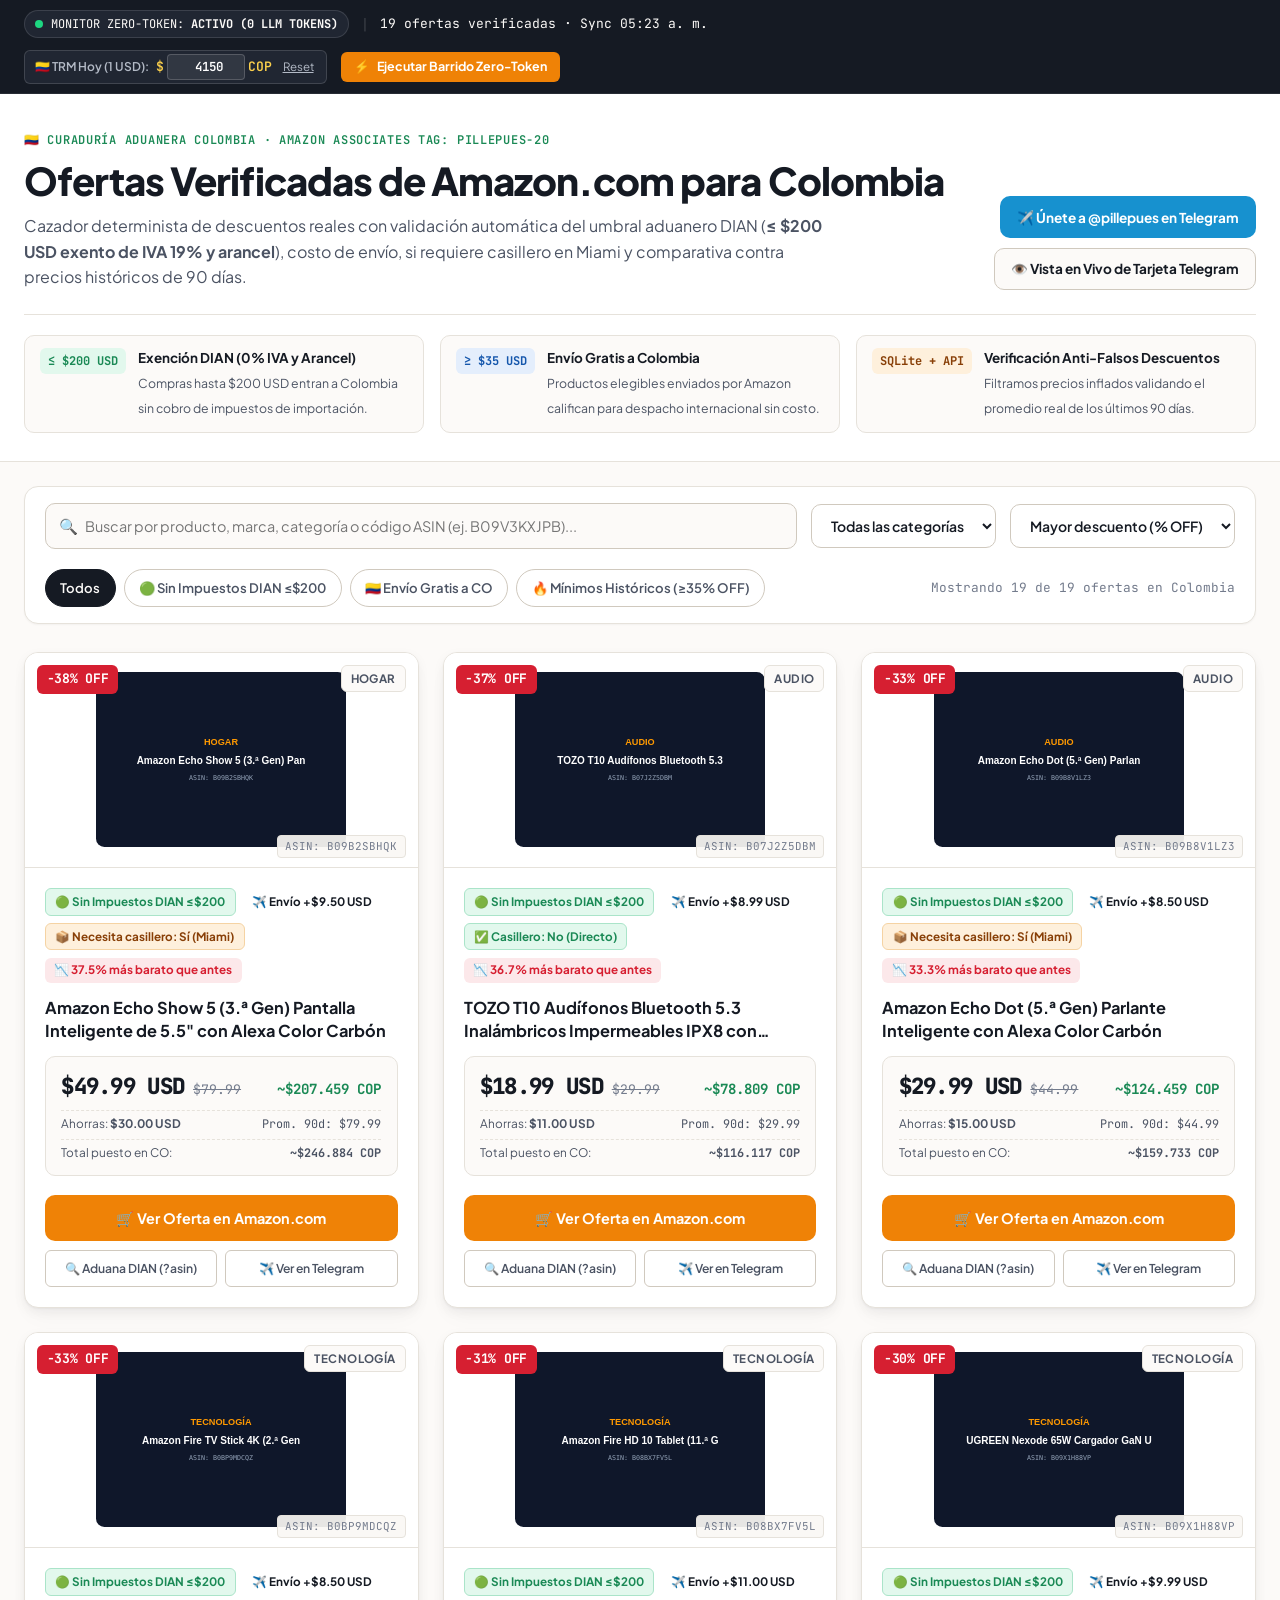
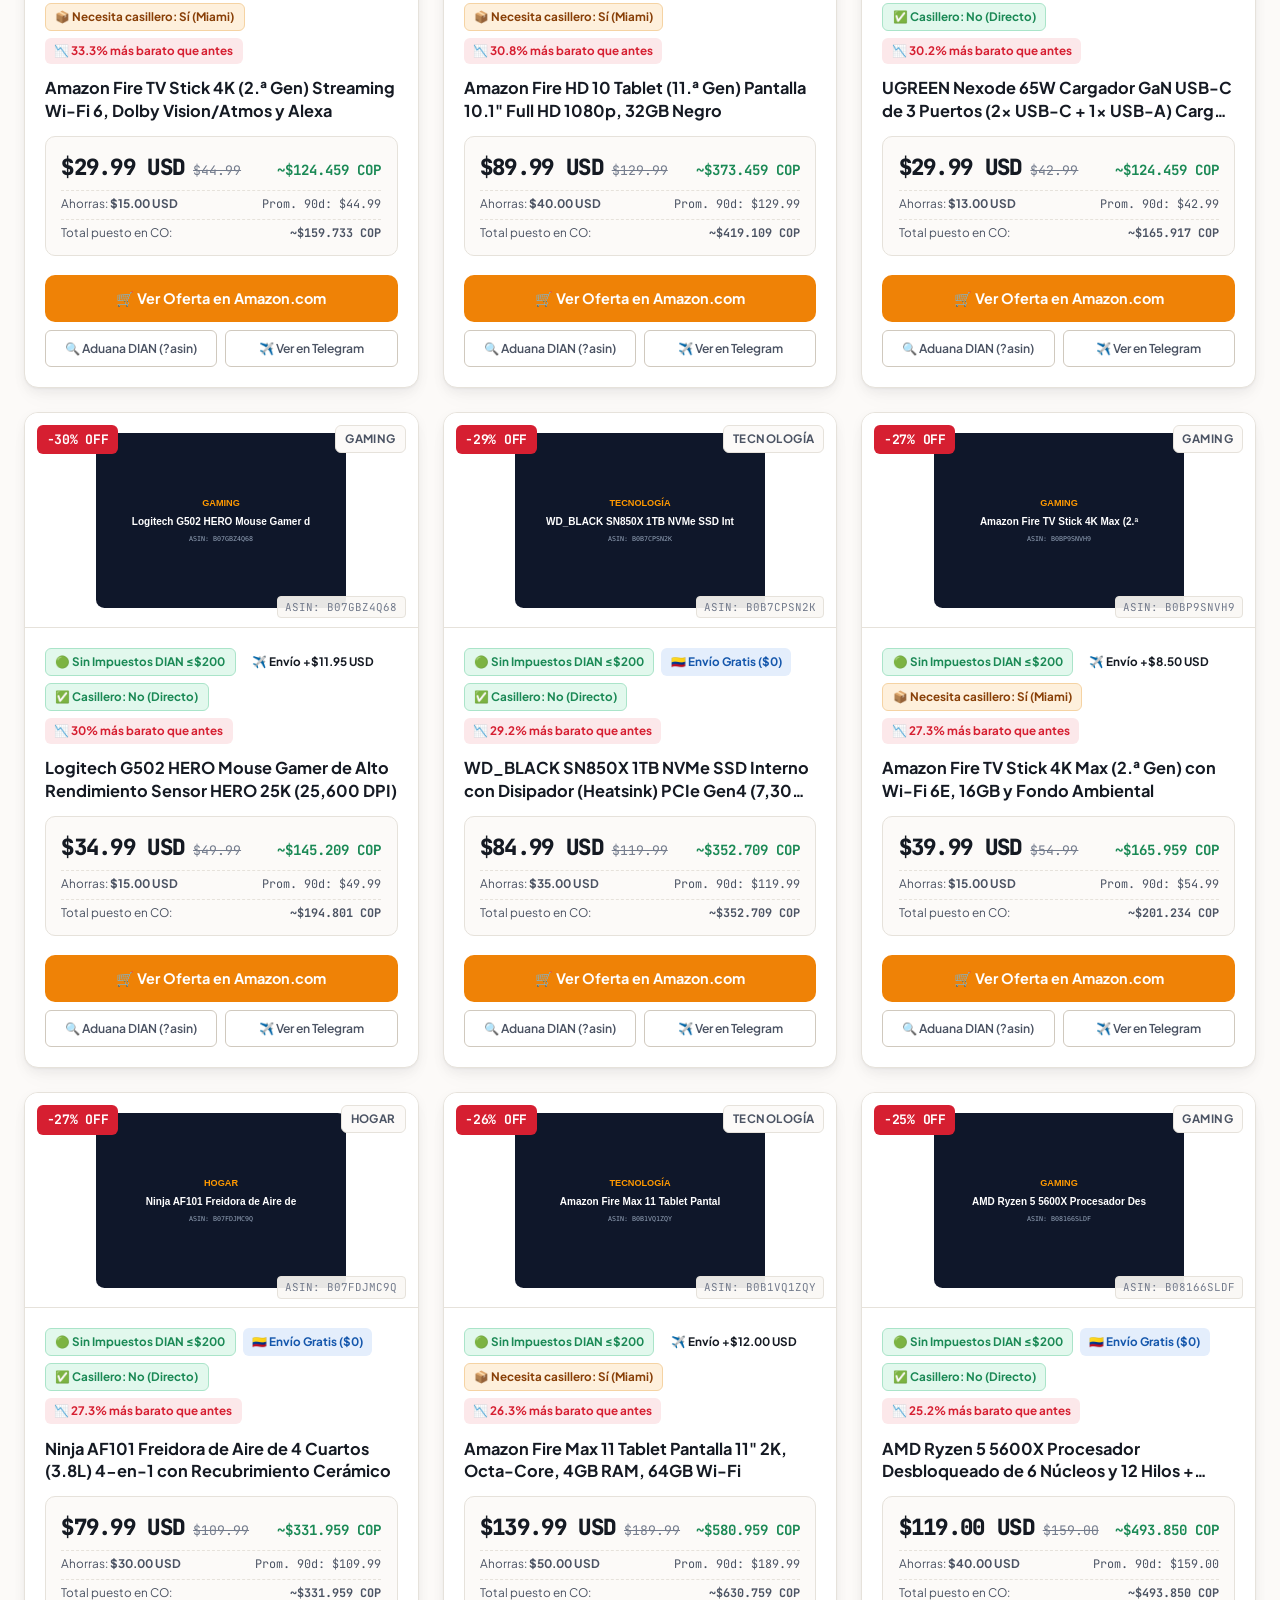
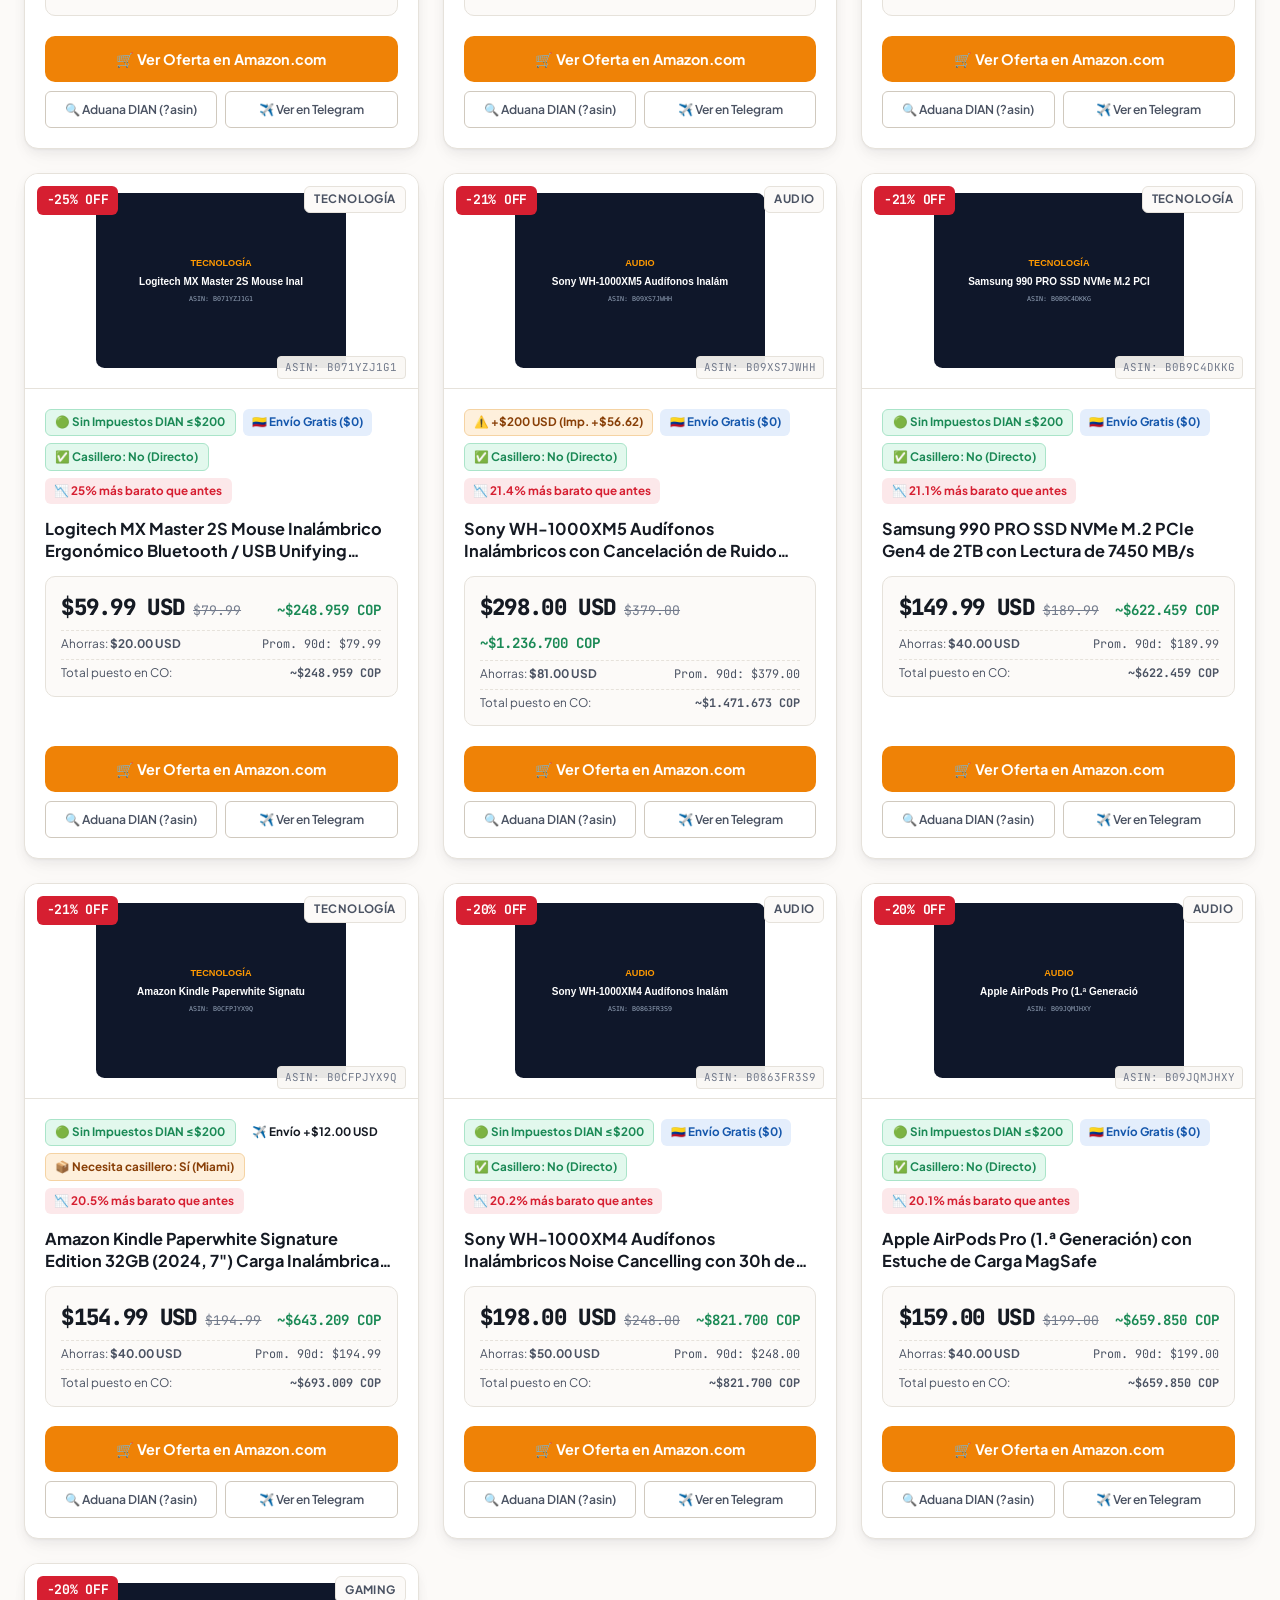
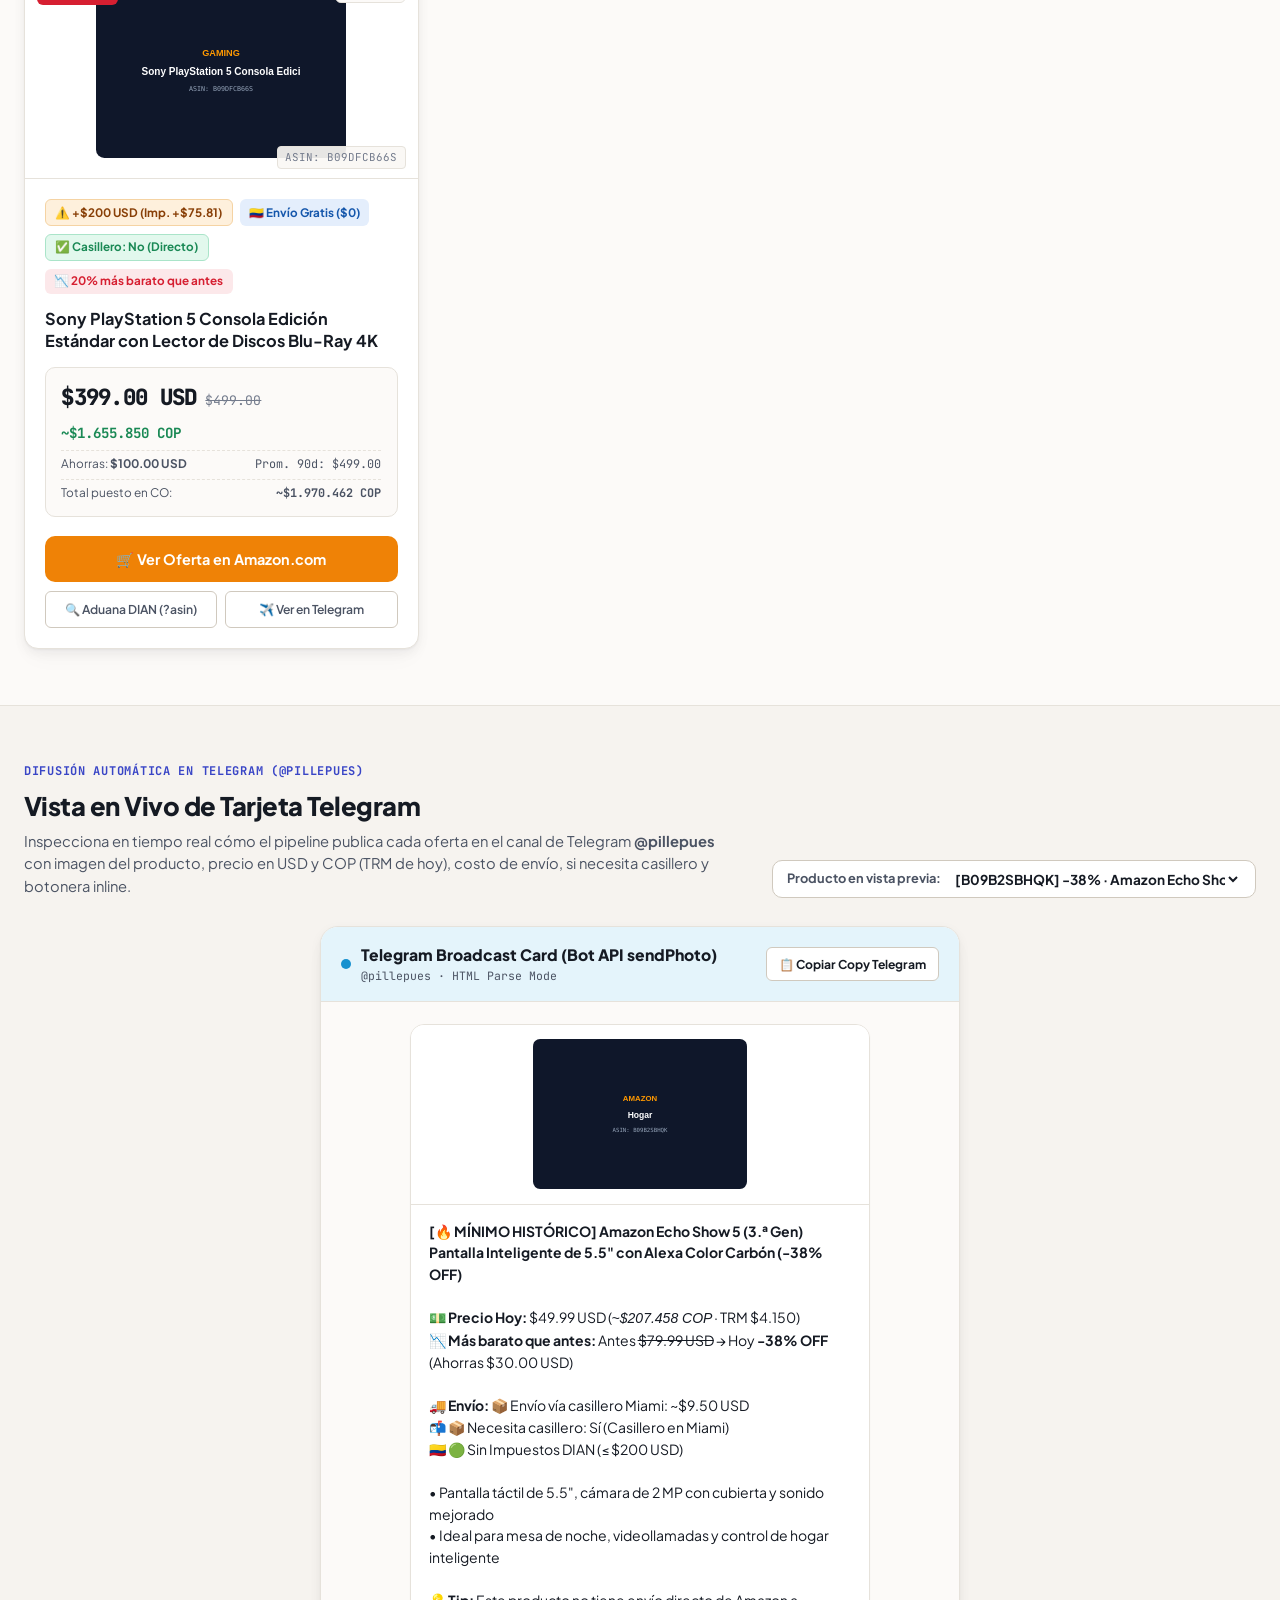
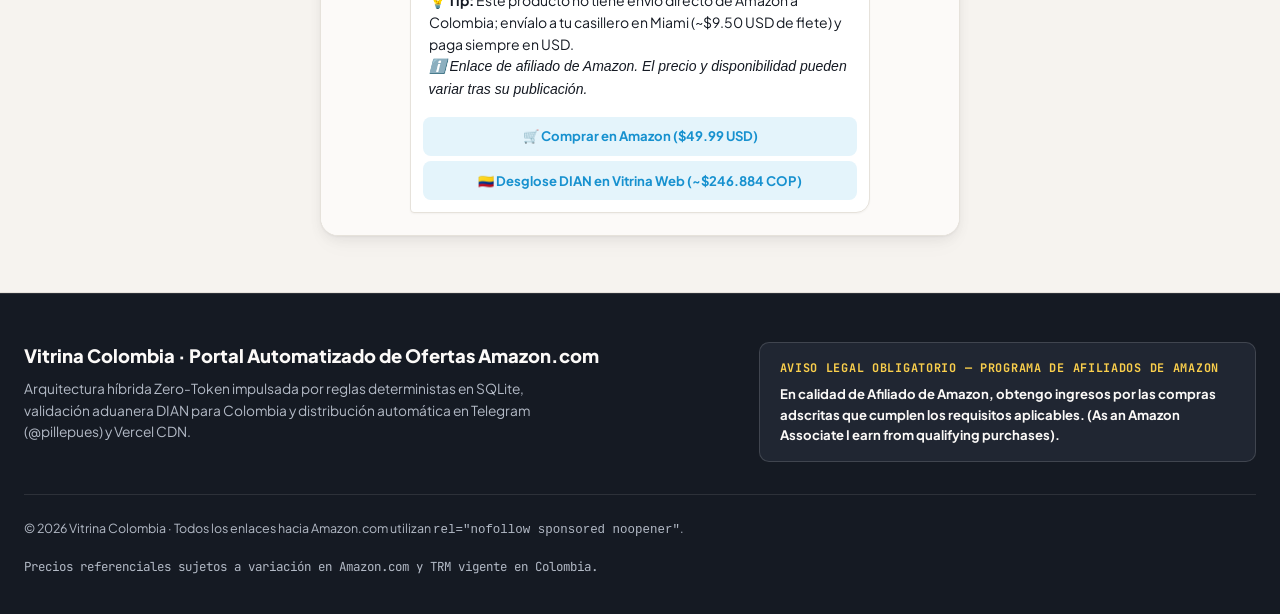
==== commit 63aea32e: "chore: extract vitrina-colombia-ofertas.zip, clean duplicate root files and __pycache__" ====
--- a/docs/index.html
+++ b/docs/index.html
@@ -4,10 +4,10 @@
   <meta charset="UTF-8" />
   <meta name="viewport" content="width=device-width, initial-scale=1.0" />
   <title>Vitrina Colombia | Ofertas Verificadas de Amazon.com Sin Impuestos DIAN (≤$200 USD)</title>
-  <meta name="description" content="Catálogo curado en tiempo real de ofertas en Amazon.com para Colombia. Filtrado automático de exención de IVA/Arancel DIAN (≤$200 USD), Envío Gratis desde $35 USD y alertas en Telegram y Microsoft Teams." />
+  <meta name="description" content="Catálogo curado en tiempo real de ofertas en Amazon.com para Colombia. Filtrado automático de exención de IVA/Arancel DIAN (≤$200 USD), Envío Gratis desde $35 USD, casillero Miami y alertas en Telegram." />
   <meta name="robots" content="index, follow" />
   <meta property="og:title" content="Vitrina Colombia — Ofertas Amazon.com Sin Aduana (≤$200 USD)" />
-  <meta property="og:description" content="Monitoreo determinista Zero-Token de mínimos históricos en Amazon.com con cálculo aduanero DIAN en pesos colombianos (COP) y envío gratis a Colombia." />
+  <meta property="og:description" content="Monitoreo determinista Zero-Token de mínimos históricos en Amazon.com con cálculo aduanero DIAN en pesos colombianos (COP) y envío directo o casillero a Colombia." />
   <meta property="og:type" content="website" />
   <meta property="og:locale" content="es_CO" />
 
@@ -72,7 +72,7 @@
           <h1 class="site-title">Ofertas Verificadas de Amazon.com para Colombia</h1>
           <p class="site-subtitle">
             Cazador determinista de descuentos reales con validación automática del umbral aduanero DIAN
-            (<strong>≤ $200 USD exento de IVA 19% y arancel</strong>), elegibilidad de envío gratuito a Colombia y
+            (<strong>≤ $200 USD exento de IVA 19% y arancel</strong>), costo de envío, si requiere casillero en Miami y
             comparativa contra precios históricos de 90 días.
           </p>
         </div>
@@ -89,17 +89,9 @@
             >
               <span>✈️ Únete a @pillepues en Telegram</span>
             </a>
-            <a
-              href="#channels-preview"
-              id="btn-jump-teams"
-              class="btn-channel btn-channel-teams"
-              title="Ver Adaptive Cards de Microsoft Teams"
-            >
-              <span>🟦 Canal Microsoft Teams</span>
-            </a>
           </div>
           <a href="#channels-preview" class="btn-channel btn-channel-preview-jump" id="btn-open-live-channels">
-            <span>👁️ Vista en Vivo de Tarjetas Publicadas</span>
+            <span>👁️ Vista en Vivo de Tarjeta Telegram</span>
           </a>
         </div>
       </div>
@@ -199,28 +191,28 @@
       </div>
     </section>
 
-    <!-- Sección Interactiva: Vista en Vivo de Canales (Telegram & Microsoft Teams) -->
+    <!-- Sección Interactiva: Vista en Vivo de Canal Telegram (@pillepues) -->
     <section id="channels-preview" class="channels-preview-section" aria-labelledby="channels-preview-title">
       <div class="container">
         <div class="section-header-bar">
           <div>
-            <div class="section-eyebrow">DIFUSIÓN MULTICANAL AUTOMÁTICA (TELEGRAM BOT API &amp; TEAMS WEBHOOK)</div>
-            <h2 id="channels-preview-title" class="section-title">Vista en Vivo de Canales: Telegram &amp; Microsoft Teams</h2>
+            <div class="section-eyebrow">DIFUSIÓN AUTOMÁTICA EN TELEGRAM (@PILLEPUES)</div>
+            <h2 id="channels-preview-title" class="section-title">Vista en Vivo de Tarjeta Telegram</h2>
             <p class="section-desc">
-              Inspecciona en tiempo real cómo el pipeline publica cada oferta simultáneamente en el canal de Telegram
-              (con botonera inline) y en Microsoft Teams (mediante Adaptive Cards v1.4), incluyendo enlaces de afiliado y URL profunda.
+              Inspecciona en tiempo real cómo el pipeline publica cada oferta en el canal de Telegram
+              <strong>@pillepues</strong> con imagen del producto, precio en USD y COP (TRM de hoy), costo de envío, si necesita casillero y botonera inline.
             </p>
           </div>
 
           <div class="preview-selector-wrap">
             <label for="preview-deal-select">Producto en vista previa:</label>
-            <select id="preview-deal-select" class="preview-deal-select" aria-label="Seleccionar oferta para previsualizar en Telegram y Teams">
+            <select id="preview-deal-select" class="preview-deal-select" aria-label="Seleccionar oferta para previsualizar en Telegram">
               <!-- Opciones cargadas dinámicamente -->
             </select>
           </div>
         </div>
 
-        <div class="channels-dual-grid">
+        <div class="channels-single-grid">
           <!-- Panel Simulador Telegram -->
           <article class="channel-Simulator-panel" aria-label="Previsualización de tarjeta en Telegram">
             <div class="channel-panel-header channel-panel-header-telegram">
@@ -246,42 +238,6 @@
                 </div>
                 <div class="tg-inline-keyboard" id="tg-preview-buttons">
                   <!-- Botones inline de Telegram -->
-                </div>
-              </div>
-            </div>
-          </article>
-
-          <!-- Panel Simulador Microsoft Teams Adaptive Card -->
-          <article class="channel-Simulator-panel" aria-label="Previsualización de Adaptive Card en Microsoft Teams">
-            <div class="channel-panel-header channel-panel-header-teams">
-              <div class="channel-identity">
-                <span class="channel-badge-dot dot-teams" aria-hidden="true"></span>
-                <div>
-                  <h3>Microsoft Teams (Adaptive Card v1.4 Webhook)</h3>
-                  <span>Incoming Webhook · FactSet Aduanero DIAN</span>
-                </div>
-              </div>
-              <button type="button" id="btn-copy-teams" class="btn-copy-payload">
-                📋 Copiar JSON Adaptive Card
-              </button>
-            </div>
-
-            <div class="channel-panel-body">
-              <div class="teams-adaptive-card" id="teams-preview-card">
-                <div class="teams-card-header">
-                  <div class="teams-card-header-info">
-                    <div class="teams-card-eyebrow" id="teams-preview-badge">🔥 OFERTA VERIFICADA COLOMBIA</div>
-                    <h4 id="teams-preview-title">Cargando Adaptive Card...</h4>
-                  </div>
-                  <img id="teams-preview-img" class="teams-card-thumb" src="" alt="Miniatura en Microsoft Teams" />
-                </div>
-
-                <div class="teams-fact-set" id="teams-preview-facts">
-                  <!-- FactSet renderizado dinámicamente -->
-                </div>
-
-                <div class="teams-actions-bar" id="teams-preview-actions">
-                  <!-- Action.OpenUrl buttons -->
                 </div>
               </div>
             </div>
@@ -328,11 +284,15 @@
                 <td id="modal-price-fob">$0.00 USD</td>
               </tr>
               <tr>
-                <th>Precio Histórico / Lista (90 días)</th>
+                <th>Comparación vs Promedio 90 días</th>
                 <td id="modal-price-list">$0.00 USD</td>
               </tr>
               <tr>
-                <th>Envío Internacional Estimado a Colombia</th>
+                <th>¿Necesita Casillero en Miami?</th>
+                <td id="modal-locker-co">No — Envío directo a Colombia</td>
+              </tr>
+              <tr>
+                <th>Costo de Envío a Colombia</th>
                 <td id="modal-shipping-co">GRATIS ($0.00 USD)</td>
               </tr>
               <tr>
@@ -379,7 +339,7 @@
           <h2>Vitrina Colombia · Portal Automatizado de Ofertas Amazon.com</h2>
           <p>
             Arquitectura híbrida Zero-Token impulsada por reglas deterministas en SQLite, validación aduanera DIAN
-            para Colombia y distribución simultánea en Telegram, Microsoft Teams y Vercel CDN.
+            para Colombia y distribución automática en Telegram (@pillepues) y Vercel CDN.
           </p>
         </div>
 
--- a/docs/index.css
+++ b/docs/index.css
@@ -975,6 +975,11 @@
   grid-template-columns: repeat(2, 1fr);
   gap: 1.75rem;
   align-items: start;
+}
+
+.channels-single-grid {
+  max-width: 640px;
+  margin: 0 auto;
 }
 
 .channel-Simulator-panel {
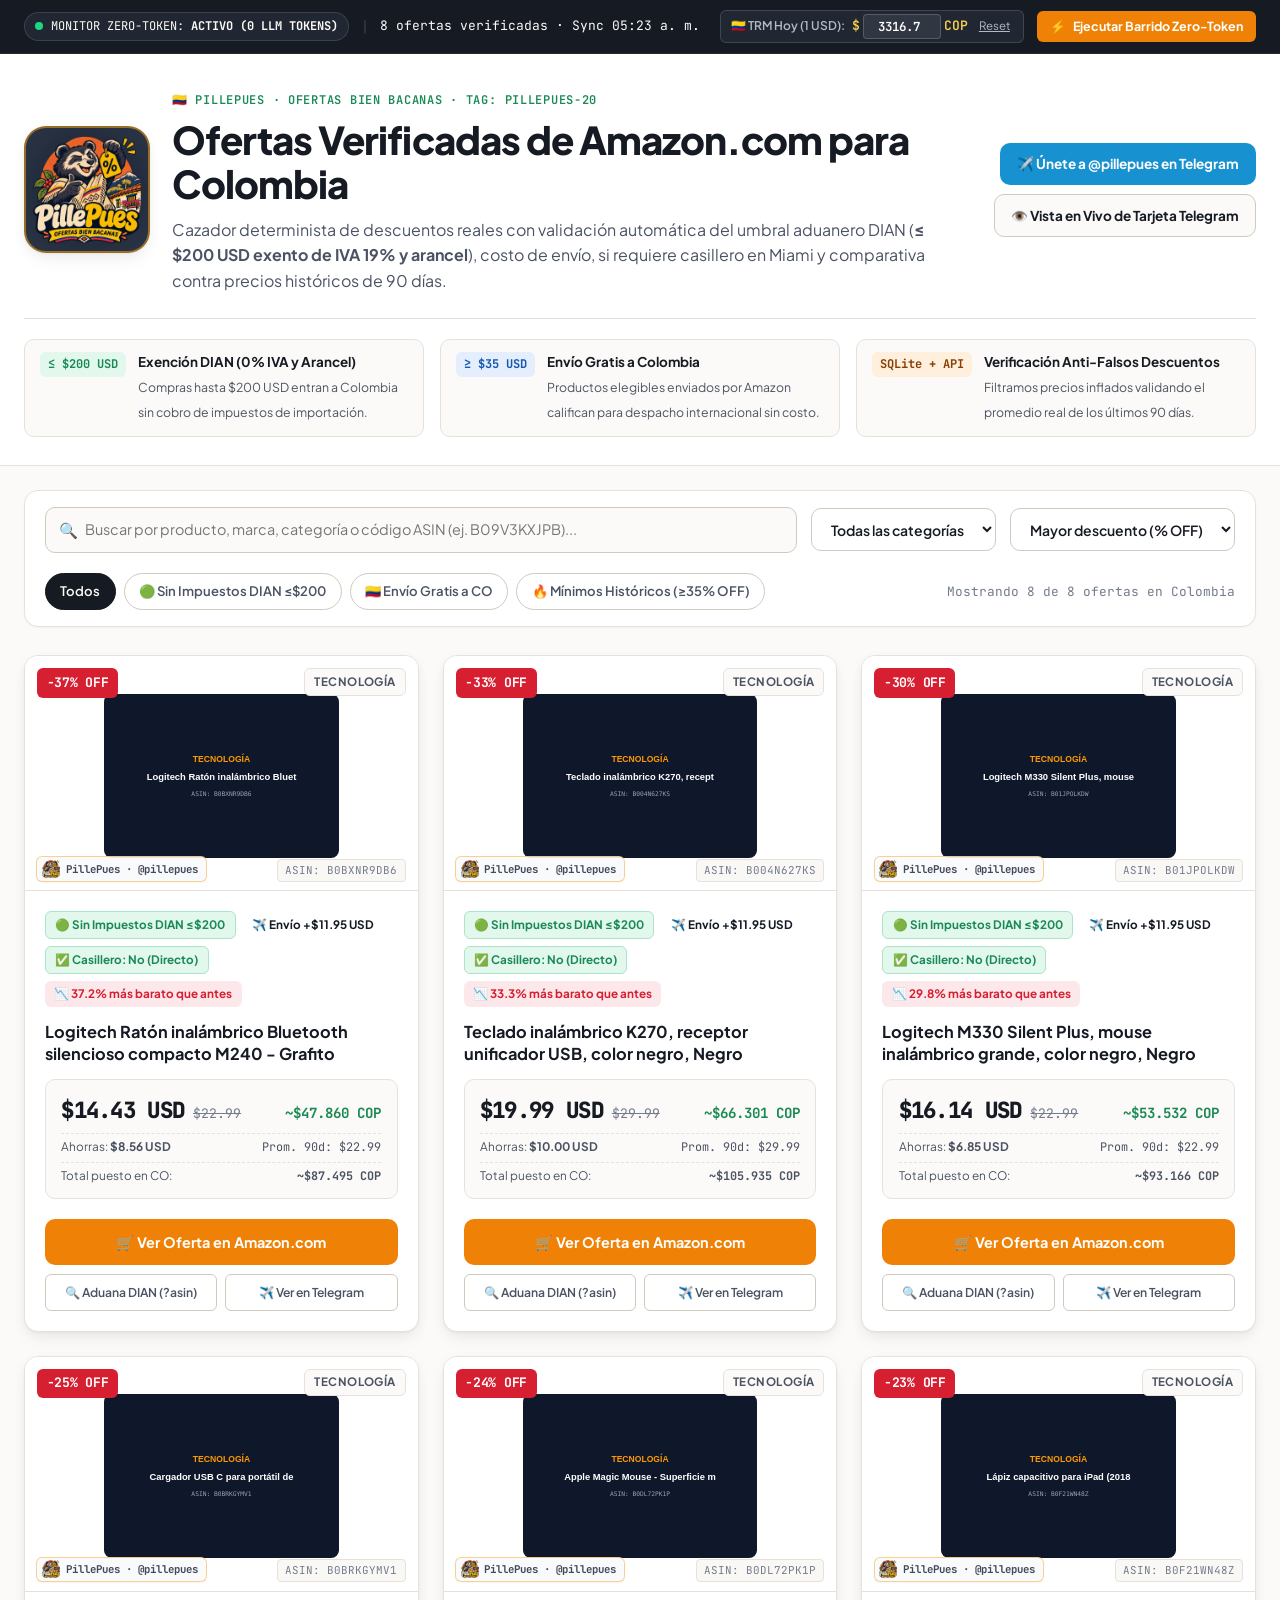
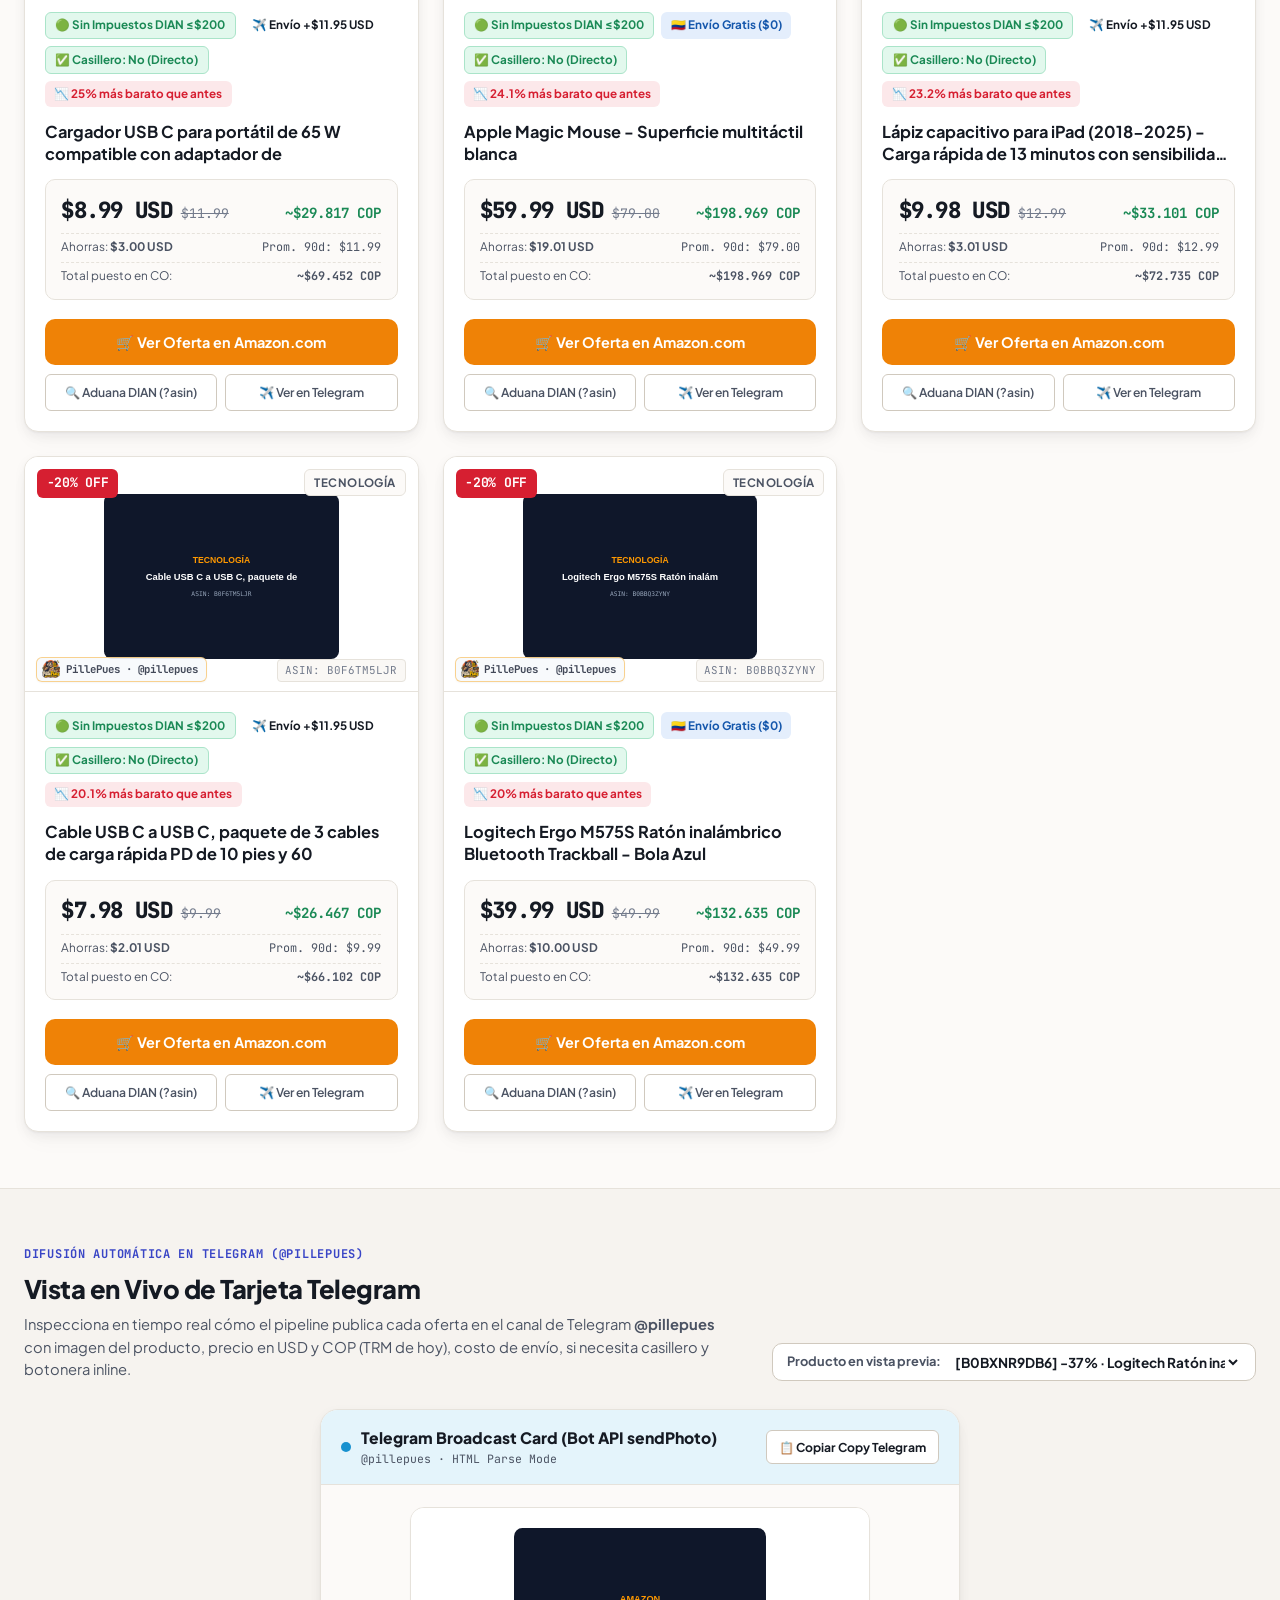
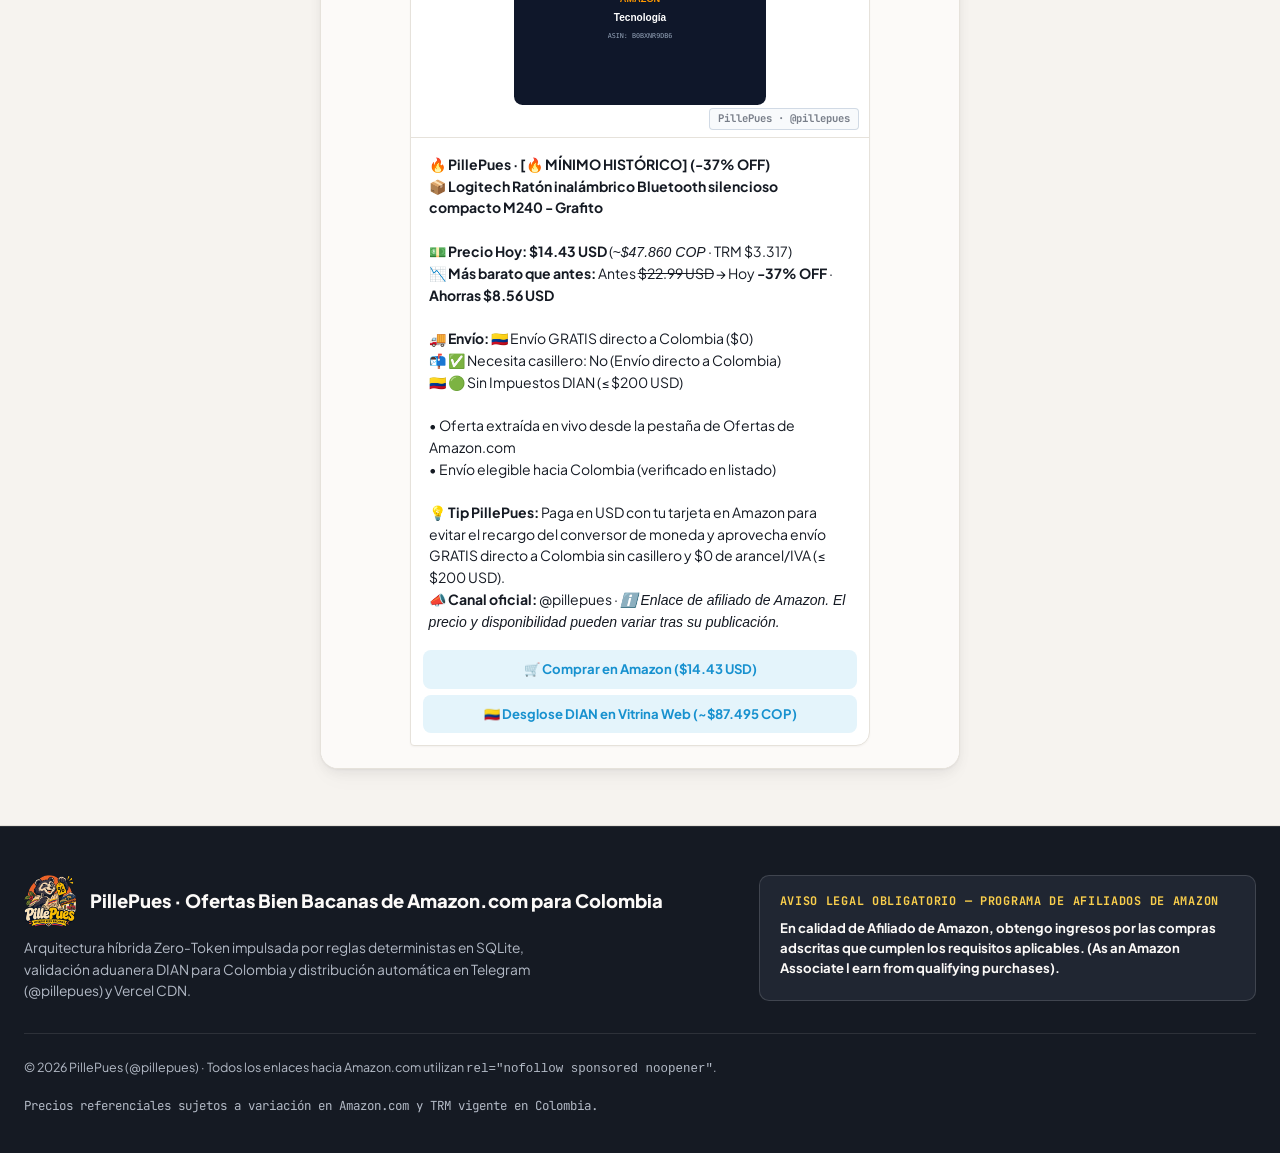
==== commit f227354f: "feat(brand): integrate official PillePues mascot logo in Telegram cards and web portal" ====
--- a/docs/index.html
+++ b/docs/index.html
@@ -3,13 +3,16 @@
 <head>
   <meta charset="UTF-8" />
   <meta name="viewport" content="width=device-width, initial-scale=1.0" />
-  <title>Vitrina Colombia | Ofertas Verificadas de Amazon.com Sin Impuestos DIAN (≤$200 USD)</title>
-  <meta name="description" content="Catálogo curado en tiempo real de ofertas en Amazon.com para Colombia. Filtrado automático de exención de IVA/Arancel DIAN (≤$200 USD), Envío Gratis desde $35 USD, casillero Miami y alertas en Telegram." />
+  <title>PillePues · Ofertas Bien Bacanas | Amazon.com para Colombia (≤$200 USD)</title>
+  <meta name="description" content="PillePues: catálogo curado en tiempo real de ofertas en Amazon.com para Colombia. Exención de IVA/Arancel DIAN (≤$200 USD), Envío Gratis desde $35 USD y alertas en Telegram @pillepues." />
   <meta name="robots" content="index, follow" />
-  <meta property="og:title" content="Vitrina Colombia — Ofertas Amazon.com Sin Aduana (≤$200 USD)" />
-  <meta property="og:description" content="Monitoreo determinista Zero-Token de mínimos históricos en Amazon.com con cálculo aduanero DIAN en pesos colombianos (COP) y envío directo o casillero a Colombia." />
+  <meta property="og:title" content="PillePues · Ofertas Bien Bacanas — Amazon.com para Colombia" />
+  <meta property="og:description" content="Monitoreo determinista Zero-Token de mínimos históricos en Amazon.com con cálculo aduanero DIAN en pesos colombianos (COP) y envío directo a Colombia." />
   <meta property="og:type" content="website" />
   <meta property="og:locale" content="es_CO" />
+  <meta property="og:image" content="https://vitrina-colombia-ofertas.vercel.app/assets/pillepues-logo.png" />
+  <link rel="icon" type="image/png" href="./assets/pillepues-favicon.png" />
+  <link rel="apple-touch-icon" href="./assets/pillepues-logo.png" />
 
   <!-- Google Fonts: Plus Jakarta Sans (Editorial UI) & JetBrains Mono (Precios USD/COP & ASINs) -->
   <link rel="preconnect" href="https://fonts.googleapis.com" />
@@ -64,17 +67,28 @@
   <header class="site-header">
     <div class="container">
       <div class="header-grid">
-        <div>
-          <div class="brand-eyebrow">
-            <span>🇨🇴 CURADURÍA ADUANERA COLOMBIA · AMAZON ASSOCIATES TAG:</span>
-            <span id="active-affiliate-tag">pillepues-20</span>
-          </div>
-          <h1 class="site-title">Ofertas Verificadas de Amazon.com para Colombia</h1>
-          <p class="site-subtitle">
-            Cazador determinista de descuentos reales con validación automática del umbral aduanero DIAN
-            (<strong>≤ $200 USD exento de IVA 19% y arancel</strong>), costo de envío, si requiere casillero en Miami y
-            comparativa contra precios históricos de 90 días.
-          </p>
+        <div class="header-brand-lockup">
+          <a href="./" class="header-brand-logo-link" title="PillePues — Ofertas Bien Bacanas">
+            <img
+              src="./assets/pillepues-logo.png"
+              alt="Logo PillePues — Ofertas Bien Bacanas"
+              class="header-brand-logo"
+              width="108"
+              height="108"
+            />
+          </a>
+          <div class="header-brand-copy">
+            <div class="brand-eyebrow">
+              <span>🇨🇴 PILLEPUES · OFERTAS BIEN BACANAS · TAG:</span>
+              <span id="active-affiliate-tag">pillepues-20</span>
+            </div>
+            <h1 class="site-title">Ofertas Verificadas de Amazon.com para Colombia</h1>
+            <p class="site-subtitle">
+              Cazador determinista de descuentos reales con validación automática del umbral aduanero DIAN
+              (<strong>≤ $200 USD exento de IVA 19% y arancel</strong>), costo de envío, si requiere casillero en Miami y
+              comparativa contra precios históricos de 90 días.
+            </p>
+          </div>
         </div>
 
         <div class="header-channel-actions">
@@ -336,7 +350,16 @@
     <div class="container">
       <div class="footer-grid">
         <div class="footer-brand">
-          <h2>Vitrina Colombia · Portal Automatizado de Ofertas Amazon.com</h2>
+          <div class="footer-brand-row">
+            <img
+              src="./assets/pillepues-favicon.png"
+              alt="PillePues"
+              class="footer-brand-logo"
+              width="52"
+              height="52"
+            />
+            <h2>PillePues · Ofertas Bien Bacanas de Amazon.com para Colombia</h2>
+          </div>
           <p>
             Arquitectura híbrida Zero-Token impulsada por reglas deterministas en SQLite, validación aduanera DIAN
             para Colombia y distribución automática en Telegram (@pillepues) y Vercel CDN.
@@ -352,7 +375,7 @@
       </div>
 
       <div class="footer-bottom">
-        <span>© 2026 Vitrina Colombia · Todos los enlaces hacia Amazon.com utilizan <code>rel="nofollow sponsored noopener"</code>.</span>
+        <span>© 2026 PillePues (@pillepues) · Todos los enlaces hacia Amazon.com utilizan <code>rel="nofollow sponsored noopener"</code>.</span>
         <span class="mono">Precios referenciales sujetos a variación en Amazon.com y TRM vigente en Colombia.</span>
       </div>
     </div>
--- a/docs/index.css
+++ b/docs/index.css
@@ -293,7 +293,41 @@
   display: grid;
   grid-template-columns: 1fr auto;
   gap: 2rem;
-  align-items: end;
+  align-items: center;
+}
+
+.header-brand-lockup {
+  display: flex;
+  align-items: center;
+  gap: 1.35rem;
+}
+
+.header-brand-logo-link {
+  flex-shrink: 0;
+  display: inline-flex;
+  align-items: center;
+  justify-content: center;
+  background: radial-gradient(circle at center, rgba(15, 23, 42, 0.96), rgba(30, 41, 59, 0.94));
+  padding: 0.45rem;
+  border-radius: 22px;
+  border: 2px solid rgba(245, 158, 11, 0.55);
+  box-shadow: var(--shadow-card);
+  transition: transform var(--transition-fast), box-shadow var(--transition-fast);
+}
+
+.header-brand-logo-link:hover {
+  transform: translateY(-2px);
+  box-shadow: var(--shadow-card-hover);
+}
+
+.header-brand-logo {
+  width: 108px;
+  height: 108px;
+  object-fit: contain;
+}
+
+.header-brand-copy {
+  min-width: 0;
 }
 
 .brand-eyebrow {
@@ -631,23 +665,52 @@
 /* Card Top Header / Image Area */
 .deal-card-media {
   position: relative;
-  height: 215px;
+  height: 235px;
   background-color: #ffffff;
   border-bottom: 1px solid var(--border-subtle);
-  padding: 1.25rem;
+  padding: 2.35rem 1.35rem 2rem;
   display: flex;
   align-items: center;
   justify-content: center;
-}
-
-.deal-card-media img {
-  max-height: 175px;
-  max-width: 85%;
+  overflow: hidden;
+}
+
+.deal-card-media > img {
+  max-height: 100%;
+  max-width: 90%;
+  width: auto;
+  height: auto;
   object-fit: contain;
   transition: transform var(--transition-smooth);
 }
 
-.deal-card:hover .deal-card-media img {
+.deal-brand-watermark {
+  position: absolute;
+  bottom: 0.55rem;
+  left: 0.7rem;
+  display: inline-flex;
+  align-items: center;
+  gap: 0.35rem;
+  font-family: var(--font-mono);
+  font-size: 0.67rem;
+  font-weight: 700;
+  color: rgba(15, 23, 42, 0.78);
+  background: rgba(248, 250, 252, 0.92);
+  padding: 0.16rem 0.5rem 0.16rem 0.3rem;
+  border-radius: 6px;
+  border: 1px solid rgba(245, 158, 11, 0.45);
+  pointer-events: none;
+  box-shadow: var(--shadow-xs);
+}
+
+.deal-brand-watermark img {
+  width: 18px;
+  height: 18px;
+  object-fit: contain;
+  flex-shrink: 0;
+}
+
+.deal-card:hover .deal-card-media > img {
   transform: scale(1.04);
 }
 
@@ -1077,18 +1140,38 @@
 }
 
 .tg-photo-header {
-  height: 180px;
+  position: relative;
+  height: 230px;
   background-color: #ffffff;
   border-bottom: 1px solid var(--border-subtle);
   display: flex;
   align-items: center;
   justify-content: center;
-  padding: 1rem;
+  padding: 1.25rem 1.25rem 2rem;
 }
 
 .tg-photo-header img {
-  max-height: 150px;
+  max-height: 100%;
+  max-width: 90%;
+  width: auto;
+  height: auto;
   object-fit: contain;
+}
+
+.tg-photo-header::after {
+  content: "PillePues · @pillepues";
+  position: absolute;
+  bottom: 0.45rem;
+  right: 0.65rem;
+  font-family: var(--font-mono);
+  font-size: 0.66rem;
+  font-weight: 700;
+  color: rgba(15, 23, 42, 0.55);
+  background: rgba(248, 250, 252, 0.9);
+  padding: 0.12rem 0.48rem;
+  border-radius: 4px;
+  border: 1px solid rgba(203, 213, 225, 0.85);
+  pointer-events: none;
 }
 
 .tg-caption-body {
@@ -1436,10 +1519,24 @@
   border-bottom: 1px solid rgba(255, 255, 255, 0.1);
 }
 
+.footer-brand-row {
+  display: flex;
+  align-items: center;
+  gap: 0.85rem;
+  margin-bottom: 0.65rem;
+}
+
+.footer-brand-logo {
+  width: 52px;
+  height: 52px;
+  object-fit: contain;
+  flex-shrink: 0;
+}
+
 .footer-brand h2 {
   font-size: 1.15rem;
   font-weight: 800;
-  margin-bottom: 0.5rem;
+  margin-bottom: 0;
 }
 
 .footer-brand p {
@@ -1509,6 +1606,17 @@
 }
 
 @media (max-width: 680px) {
+  .header-brand-lockup {
+    flex-direction: column;
+    align-items: flex-start;
+    gap: 0.85rem;
+  }
+
+  .header-brand-logo {
+    width: 82px;
+    height: 82px;
+  }
+
   .search-and-category-row {
     grid-template-columns: 1fr;
   }
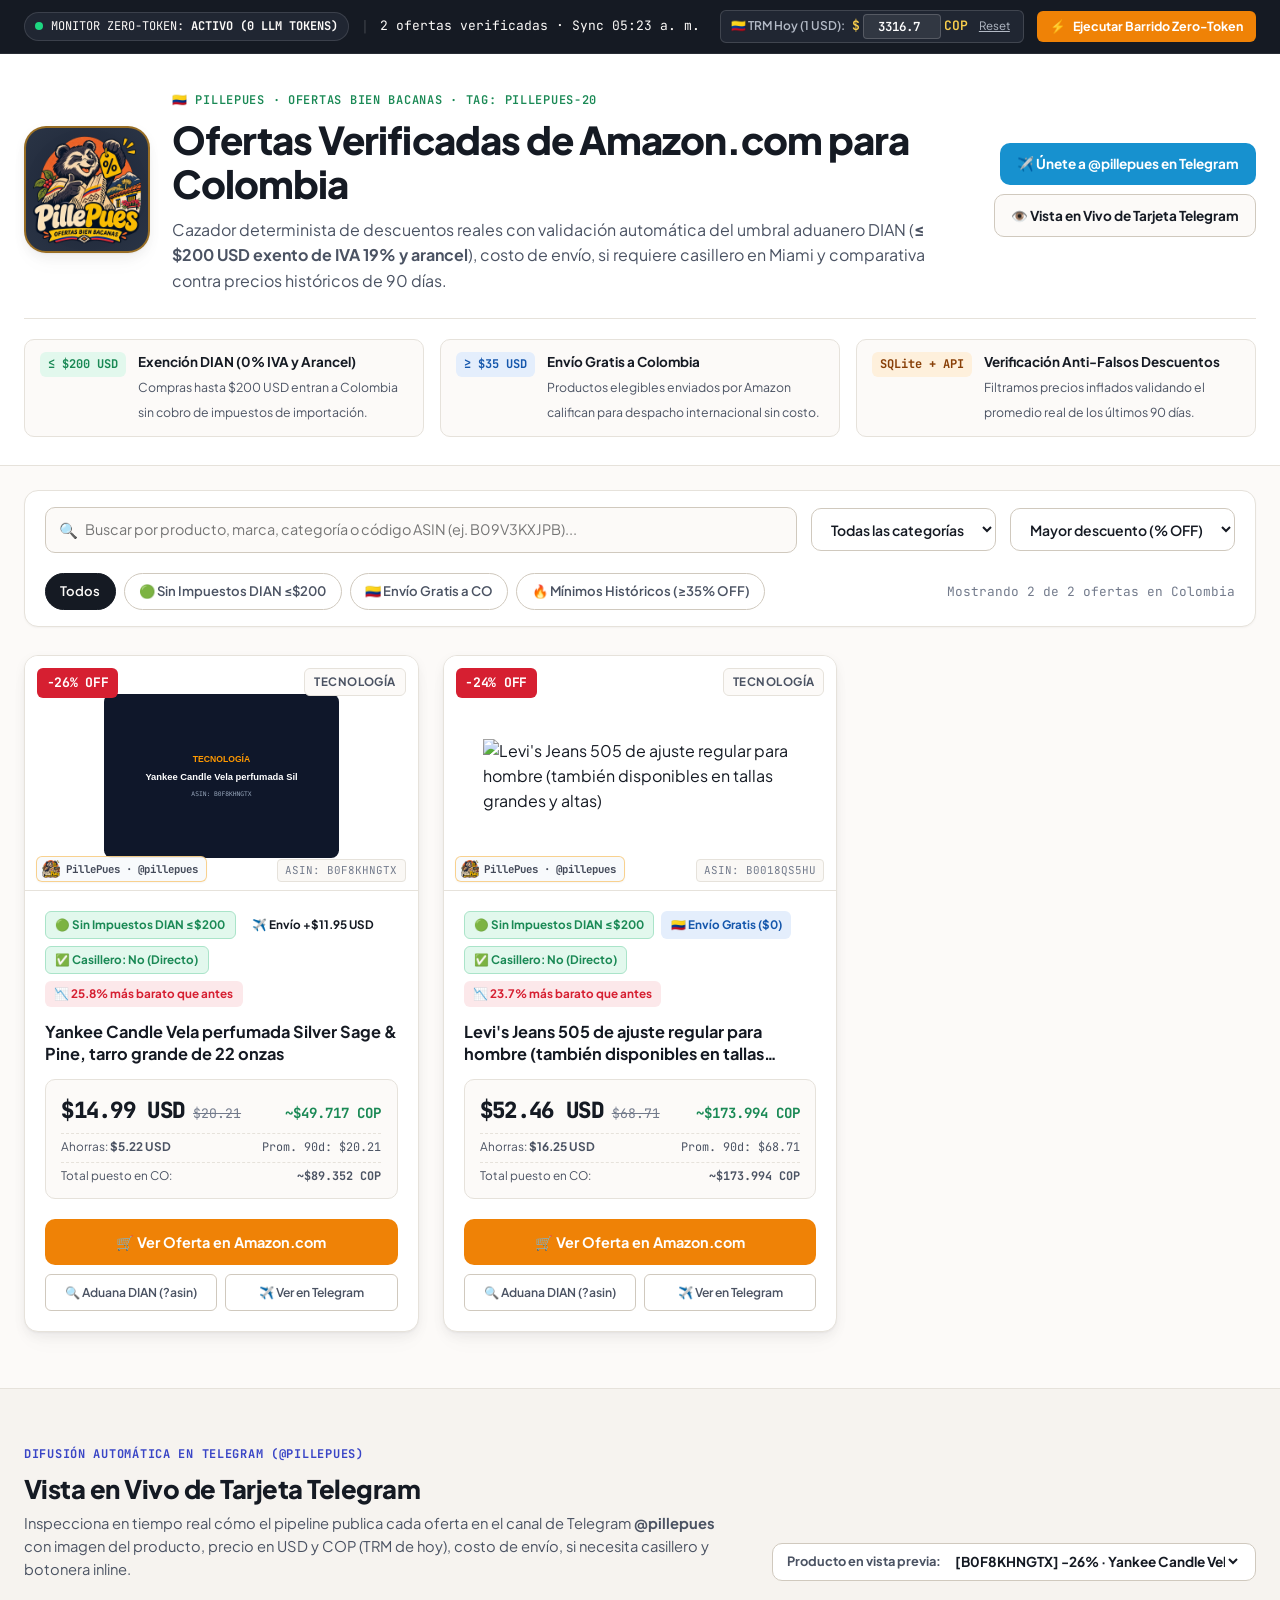
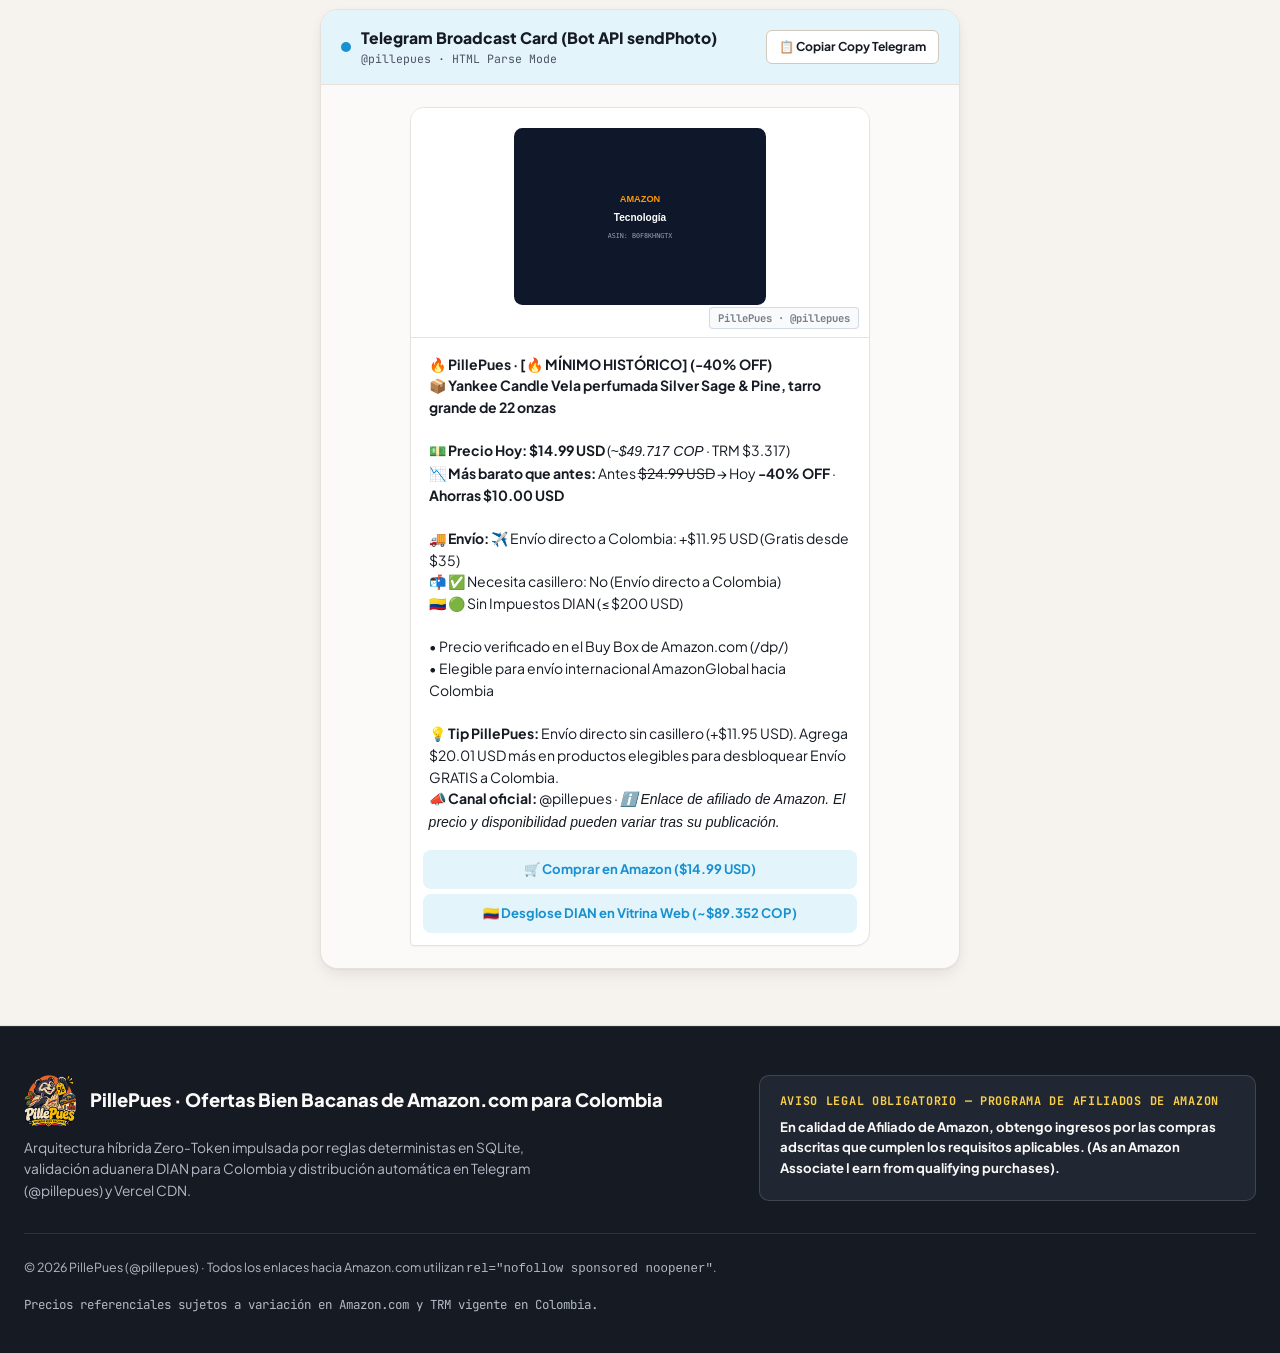
==== commit 9250bbe3: "fix(web): update Vercel URL to colombia-amazon-ofertas.vercel.app & add live health audit" ====
--- a/docs/index.html
+++ b/docs/index.html
@@ -10,7 +10,7 @@
   <meta property="og:description" content="Monitoreo determinista Zero-Token de mínimos históricos en Amazon.com con cálculo aduanero DIAN en pesos colombianos (COP) y envío directo a Colombia." />
   <meta property="og:type" content="website" />
   <meta property="og:locale" content="es_CO" />
-  <meta property="og:image" content="https://vitrina-colombia-ofertas.vercel.app/assets/pillepues-logo.png" />
+  <meta property="og:image" content="https://colombia-amazon-ofertas.vercel.app/assets/pillepues-logo.png" />
   <link rel="icon" type="image/png" href="./assets/pillepues-favicon.png" />
   <link rel="apple-touch-icon" href="./assets/pillepues-logo.png" />
 
